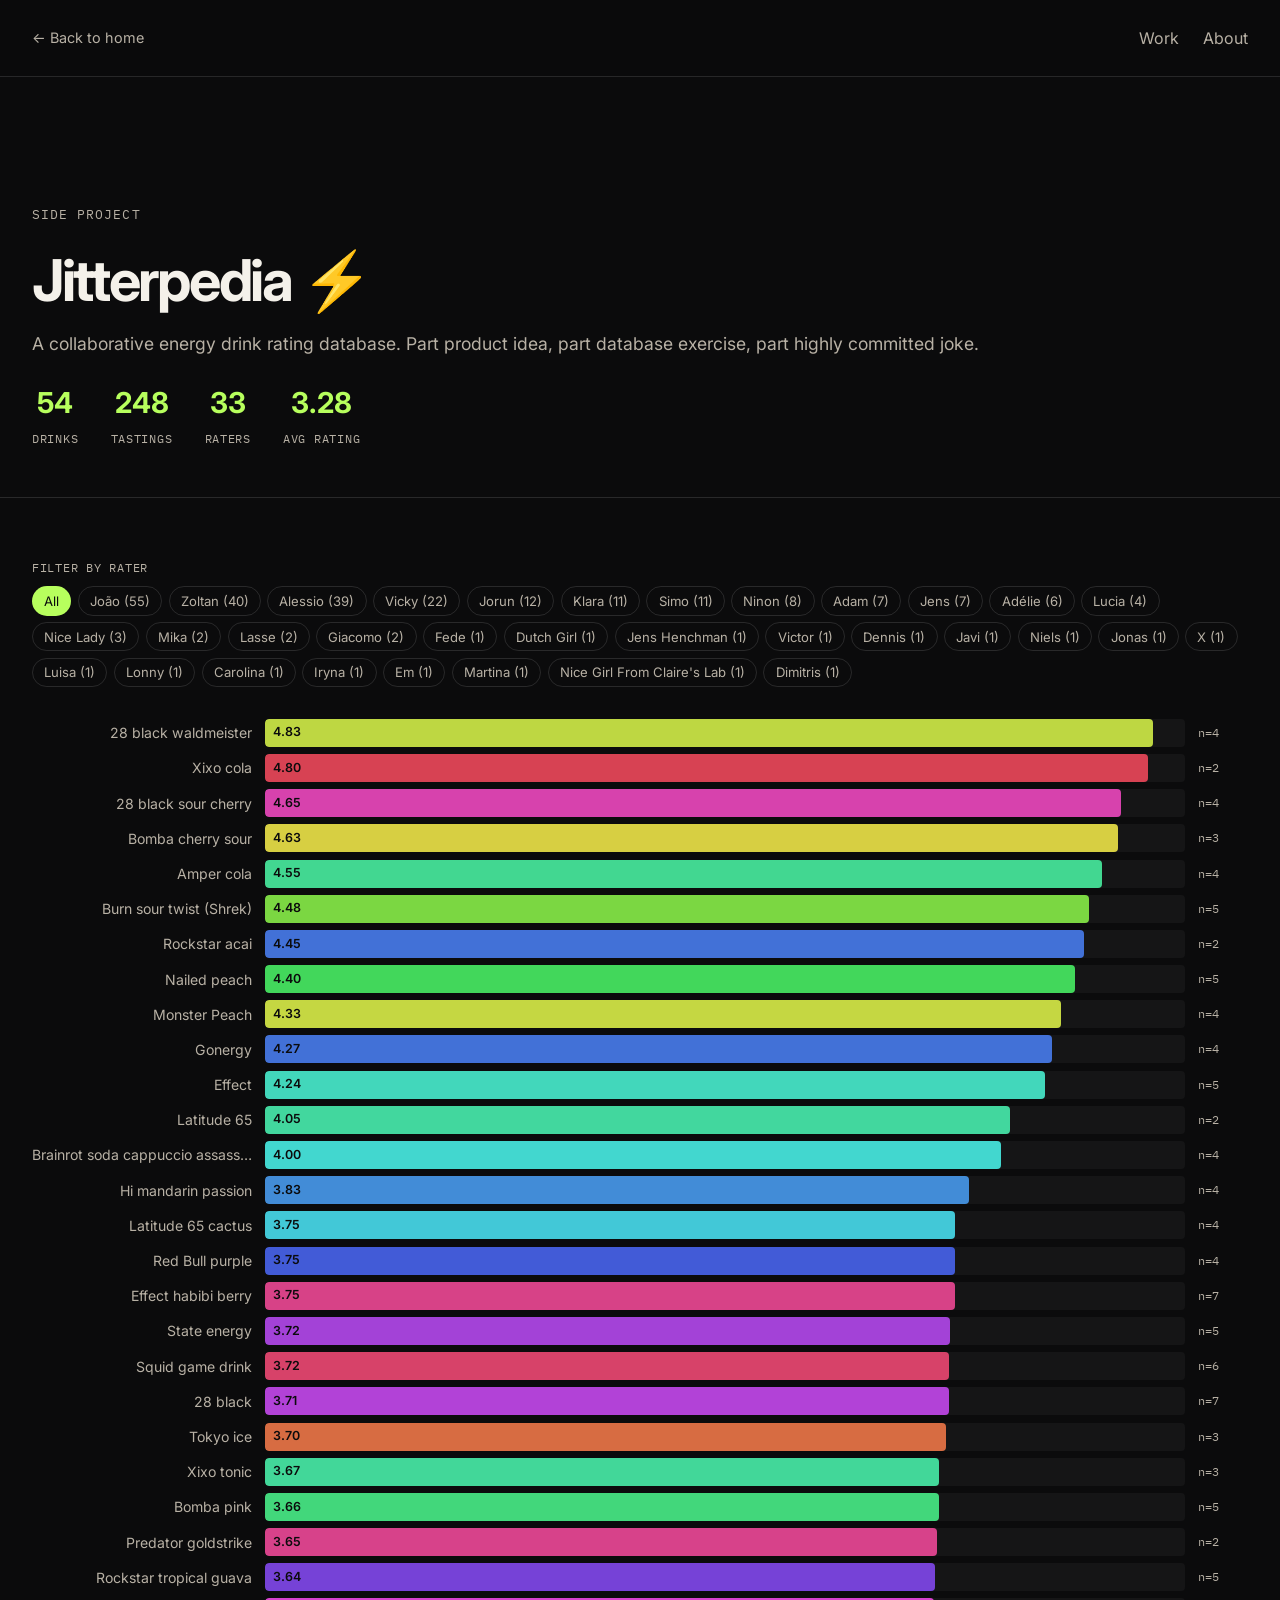
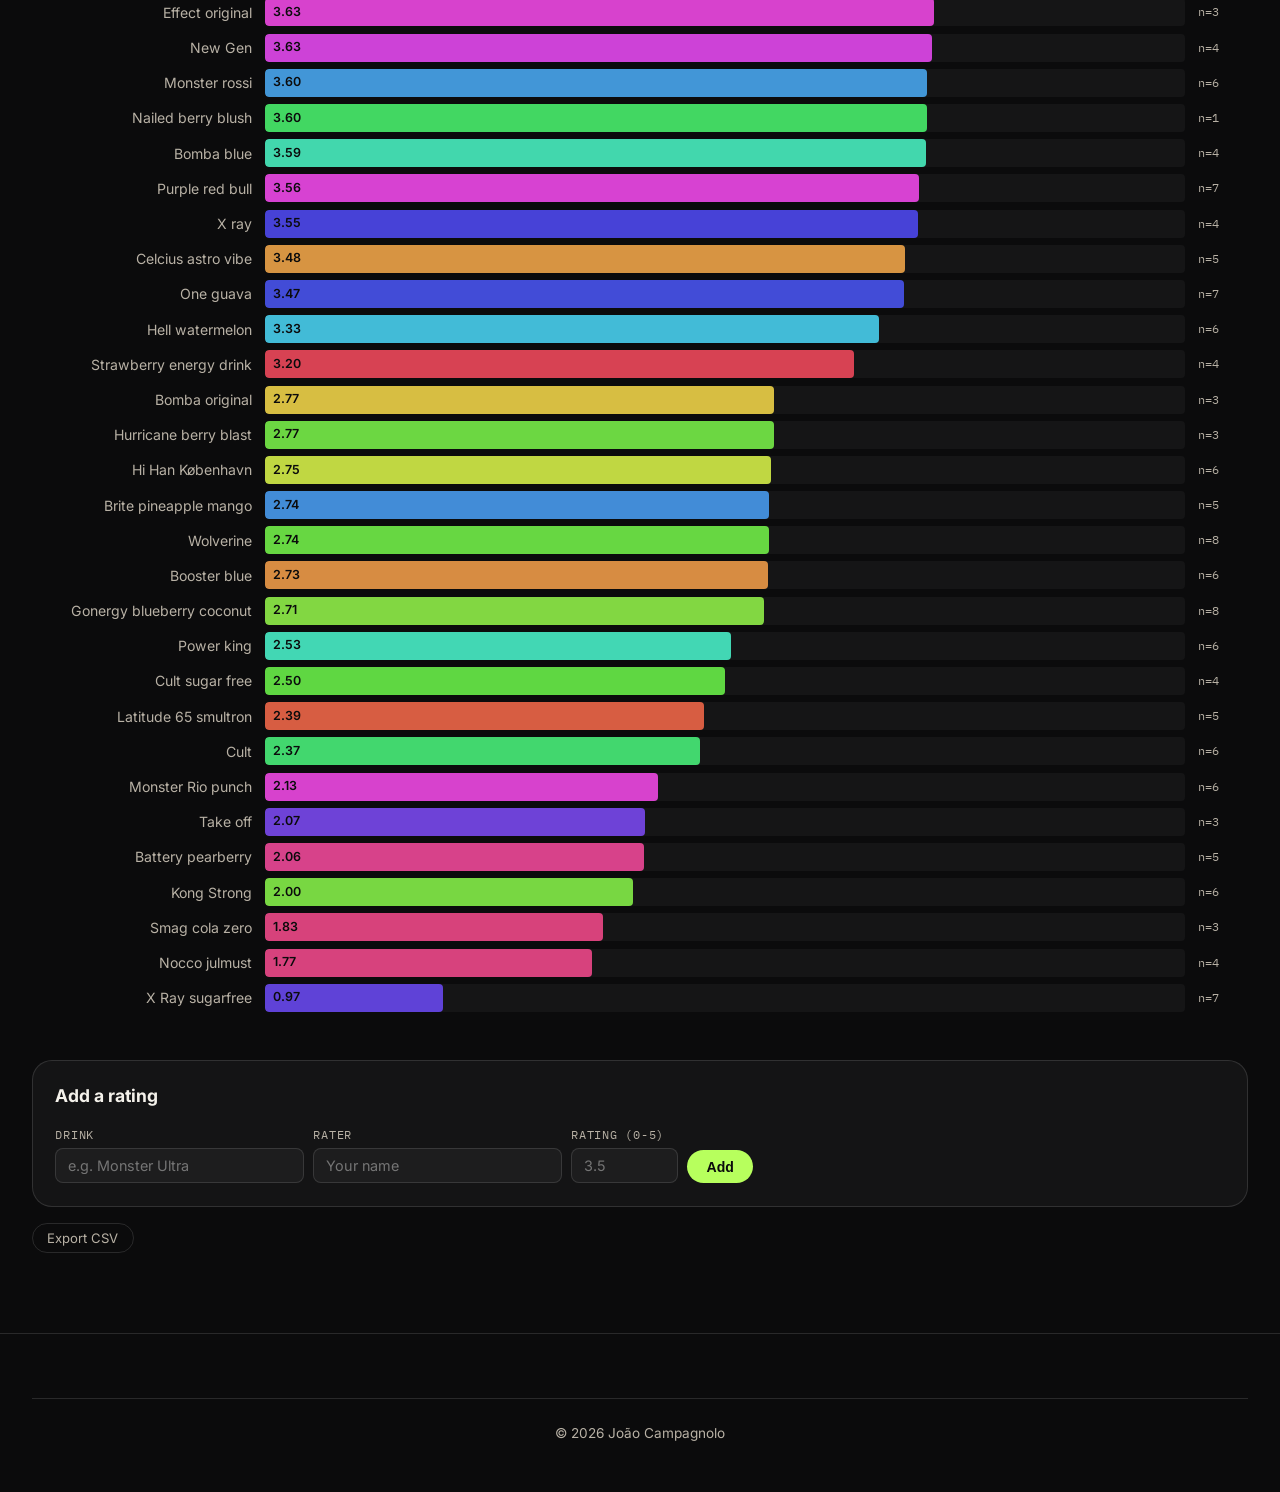
==== projects/jitterpedia.html @ 9236c24f "Add Jitterpedia page and link Cinema/Jitterpedia in Elsewhere - Create interactive Jitterpedia energ" ====
<!DOCTYPE html>
<html lang="en">
<head>
  <meta charset="UTF-8" />
  <meta name="viewport" content="width=device-width, initial-scale=1.0" />
  <title>Jitterpedia — Energy Drink Ratings</title>
  <link rel="preconnect" href="https://fonts.googleapis.com" />
  <link rel="preconnect" href="https://fonts.gstatic.com" crossorigin />
  <link
    href="https://fonts.googleapis.com/css2?family=IBM+Plex+Mono:wght@400;500&family=Inter:wght@400;500;600;700;800&display=swap"
    rel="stylesheet"
  />
  <link rel="stylesheet" href="../styles.css" />
  <style>
    .jp-hero { padding: 8rem 0 3rem; border-bottom: 1px solid var(--line); }
    .jp-hero h1 { margin: 0 0 0.5rem; font-size: clamp(2.4rem, 5vw, 3.6rem); letter-spacing: -0.04em; }
    .jp-hero .subtitle { color: var(--muted); font-size: 1.1rem; margin: 0 0 1.5rem; }

    .jp-stats { display: flex; gap: 2rem; flex-wrap: wrap; margin-bottom: 0; }
    .jp-stat { text-align: center; }
    .jp-stat .num { display: block; font-size: 1.8rem; font-weight: 700; color: var(--accent); }
    .jp-stat .lbl { font-size: 0.78rem; color: var(--muted); font-family: "IBM Plex Mono", monospace; text-transform: uppercase; letter-spacing: 0.06em; }

    .jp-body { padding: 3rem 0 5rem; }

    /* Filters */
    .jp-filters { margin-bottom: 2rem; }
    .jp-filters-label { font-family: "IBM Plex Mono", monospace; font-size: 0.78rem; color: var(--muted); text-transform: uppercase; letter-spacing: 0.06em; margin-bottom: 0.6rem; }
    .jp-filter-row { display: flex; flex-wrap: wrap; gap: 0.4rem; }
    .jp-filter-btn {
      padding: 0.35rem 0.7rem; border: 1px solid var(--line); border-radius: 999px;
      background: transparent; color: var(--muted); font-size: 0.82rem; font-family: "Inter", sans-serif;
      cursor: pointer; transition: all 0.15s ease;
    }
    .jp-filter-btn:hover { border-color: var(--accent); color: var(--text); }
    .jp-filter-btn.active { background: var(--accent); color: #0b0b0c; border-color: transparent; }

    /* Chart */
    .jp-chart-wrap { position: relative; }
    .jp-bar-row {
      display: flex; align-items: center; gap: 0.8rem; margin-bottom: 0.45rem;
      cursor: pointer; transition: opacity 0.15s ease;
    }
    .jp-bar-row:hover { opacity: 0.85; }
    .jp-bar-name { width: 220px; min-width: 220px; text-align: right; font-size: 0.88rem; color: var(--muted); white-space: nowrap; overflow: hidden; text-overflow: ellipsis; }
    .jp-bar-track { flex: 1; height: 28px; background: var(--panel); border-radius: 4px; position: relative; overflow: hidden; }
    .jp-bar-fill { height: 100%; border-radius: 4px; transition: width 0.6s cubic-bezier(0.22,1,0.36,1); display: flex; align-items: center; padding-left: 8px; }
    .jp-bar-score { font-size: 0.78rem; font-weight: 600; color: #0b0b0c; white-space: nowrap; }
    .jp-bar-count { width: 50px; min-width: 50px; font-size: 0.75rem; color: var(--muted); font-family: "IBM Plex Mono", monospace; }

    /* Detail panel */
    .jp-detail {
      margin-top: 1.5rem; padding: 1.2rem; border: 1px solid var(--line); border-radius: var(--radius);
      background: var(--panel); display: none;
    }
    .jp-detail.show { display: block; }
    .jp-detail h3 { margin: 0 0 0.8rem; font-size: 1.2rem; }
    .jp-detail-grid { display: grid; grid-template-columns: repeat(auto-fill, minmax(160px, 1fr)); gap: 0.5rem; }
    .jp-detail-item { display: flex; justify-content: space-between; padding: 0.4rem 0.6rem; border-radius: 6px; background: rgba(255,255,255,0.03); }
    .jp-detail-rater { color: var(--muted); font-size: 0.9rem; }
    .jp-detail-rating { font-weight: 600; color: var(--accent); font-size: 0.9rem; }

    /* Add rating form */
    .jp-add { margin-top: 3rem; padding: 1.4rem; border: 1px solid var(--line); border-radius: var(--radius); background: var(--panel); }
    .jp-add h3 { margin: 0 0 1rem; font-size: 1.1rem; }
    .jp-add-form { display: flex; gap: 0.6rem; flex-wrap: wrap; align-items: flex-end; }
    .jp-field { display: flex; flex-direction: column; gap: 0.3rem; }
    .jp-field label { font-size: 0.75rem; color: var(--muted); font-family: "IBM Plex Mono", monospace; text-transform: uppercase; letter-spacing: 0.06em; }
    .jp-field input {
      padding: 0.5rem 0.7rem; border: 1px solid var(--line); border-radius: 8px;
      background: rgba(255,255,255,0.04); color: var(--text); font-size: 0.9rem; font-family: "Inter", sans-serif;
    }
    .jp-field input:focus { outline: none; border-color: var(--accent); }
    .jp-submit {
      padding: 0.55rem 1.2rem; border: none; border-radius: 999px;
      background: var(--accent); color: #0b0b0c; font-weight: 600; font-size: 0.88rem;
      cursor: pointer; transition: transform 0.15s ease;
    }
    .jp-submit:hover { transform: translateY(-1px); }

    .jp-export { margin-top: 1rem; }
    .jp-export-btn {
      padding: 0.4rem 0.9rem; border: 1px solid var(--line); border-radius: 999px;
      background: transparent; color: var(--muted); font-size: 0.82rem; font-family: "Inter", sans-serif;
      cursor: pointer; transition: all 0.15s ease;
    }
    .jp-export-btn:hover { border-color: var(--accent); color: var(--text); }

    .jp-toast {
      position: fixed; bottom: 2rem; left: 50%; transform: translateX(-50%) translateY(100px);
      padding: 0.7rem 1.4rem; border-radius: 999px; background: var(--accent); color: #0b0b0c;
      font-weight: 600; font-size: 0.9rem; opacity: 0; transition: all 0.3s ease; z-index: 100;
    }
    .jp-toast.show { transform: translateX(-50%) translateY(0); opacity: 1; }

    .back-link { display: inline-flex; align-items: center; gap: 0.4rem; color: var(--muted); font-size: 0.9rem; transition: color 0.2s ease; }
    .back-link:hover { color: var(--text); }

    @media (max-width: 900px) {
      .jp-hero { padding: 6rem 0 2rem; }
      .jp-bar-name { width: 120px; min-width: 120px; font-size: 0.78rem; }
      .jp-add-form { flex-direction: column; }
    }
  </style>
</head>
<body>
  <header class="site-header">
    <div class="container header-inner">
      <a class="back-link" href="../index.html">&larr; Back to home</a>
      <nav class="nav">
        <a href="../index.html#work">Work</a>
        <a href="../index.html#about">About</a>
      </nav>
    </div>
  </header>

  <main>
    <section class="jp-hero">
      <div class="container">
        <p class="eyebrow">Side project</p>
        <h1>Jitterpedia ⚡</h1>
        <p class="subtitle">A collaborative energy drink rating database. Part product idea, part database exercise, part highly committed joke.</p>
        <div class="jp-stats">
          <div class="jp-stat"><span class="num" id="stat-drinks">0</span><span class="lbl">Drinks</span></div>
          <div class="jp-stat"><span class="num" id="stat-tastings">0</span><span class="lbl">Tastings</span></div>
          <div class="jp-stat"><span class="num" id="stat-raters">0</span><span class="lbl">Raters</span></div>
          <div class="jp-stat"><span class="num" id="stat-avg">0</span><span class="lbl">Avg Rating</span></div>
        </div>
      </div>
    </section>

    <section class="jp-body">
      <div class="container">
        <div class="jp-filters">
          <p class="jp-filters-label">Filter by rater</p>
          <div class="jp-filter-row" id="rater-filters"></div>
        </div>

        <div class="jp-chart-wrap" id="chart"></div>
        <div class="jp-detail" id="detail">
          <h3 id="detail-title"></h3>
          <div class="jp-detail-grid" id="detail-grid"></div>
        </div>

        <div class="jp-add">
          <h3>Add a rating</h3>
          <div class="jp-add-form">
            <div class="jp-field">
              <label for="add-drink">Drink</label>
              <input type="text" id="add-drink" placeholder="e.g. Monster Ultra" list="drink-list" />
              <datalist id="drink-list"></datalist>
            </div>
            <div class="jp-field">
              <label for="add-rater">Rater</label>
              <input type="text" id="add-rater" placeholder="Your name" list="rater-list" />
              <datalist id="rater-list"></datalist>
            </div>
            <div class="jp-field">
              <label for="add-rating">Rating (0-5)</label>
              <input type="number" id="add-rating" min="0" max="5" step="0.1" placeholder="3.5" />
            </div>
            <button class="jp-submit" id="add-btn">Add</button>
          </div>
        </div>

        <div class="jp-export">
          <button class="jp-export-btn" id="export-btn">Export CSV</button>
        </div>
      </div>
    </section>
  </main>

  <footer class="site-footer">
    <div class="container footer-compact">
      <div class="footer-divider"></div>
      <p class="footer-copy">&copy; 2026 Jo&atilde;o Campagnolo</p>
    </div>
  </footer>

  <div class="jp-toast" id="toast"></div>

  <script>
  (function () {
    // ── Embedded tasting data ──
    var DATA = [
      {drink:"Squid game drink",rater:"Zoltan",rating:3.0,date:"2025-05-09"},
      {drink:"Squid game drink",rater:"Vicky",rating:4.0,date:"2025-05-09"},
      {drink:"Squid game drink",rater:"Alessio",rating:4.0,date:"2025-05-09"},
      {drink:"Squid game drink",rater:"João",rating:4.0,date:"2025-05-09"},
      {drink:"Squid game drink",rater:"Jorun",rating:3.8,date:"2025-05-09"},
      {drink:"Squid game drink",rater:"Klara",rating:3.5,date:"2025-05-09"},
      {drink:"Strawberry energy drink",rater:"Jorun",rating:3.0,date:"2025-05-12"},
      {drink:"Strawberry energy drink",rater:"João",rating:3.8,date:"2025-05-12"},
      {drink:"Strawberry energy drink",rater:"Klara",rating:2.5,date:"2025-05-12"},
      {drink:"Strawberry energy drink",rater:"Alessio",rating:3.5,date:"2025-05-12"},
      {drink:"Cult",rater:"Alessio",rating:2.0,date:"2025-05-14"},
      {drink:"Cult",rater:"Jorun",rating:2.7,date:"2025-05-14"},
      {drink:"Cult",rater:"Fede",rating:3.0,date:"2025-05-14"},
      {drink:"Cult",rater:"Ninon",rating:3.0,date:"2025-05-14"},
      {drink:"Cult",rater:"João",rating:2.5,date:"2025-05-14"},
      {drink:"Cult",rater:"Klara",rating:1.0,date:"2025-05-14"},
      {drink:"X ray",rater:"Alessio",rating:3.5,date:""},
      {drink:"X ray",rater:"Simo",rating:3.5,date:""},
      {drink:"X ray",rater:"Vicky",rating:4.2,date:""},
      {drink:"X ray",rater:"João",rating:3.0,date:""},
      {drink:"Power king",rater:"Alessio",rating:2.0,date:""},
      {drink:"Power king",rater:"Klara",rating:1.5,date:""},
      {drink:"Power king",rater:"Jorun",rating:3.3,date:""},
      {drink:"Power king",rater:"João",rating:2.9,date:""},
      {drink:"Power king",rater:"Vicky",rating:2.0,date:""},
      {drink:"Power king",rater:"Zoltan",rating:3.5,date:""},
      {drink:"Amper cola",rater:"Alessio",rating:5.0,date:""},
      {drink:"Amper cola",rater:"Jorun",rating:4.2,date:""},
      {drink:"Amper cola",rater:"Zoltan",rating:4.0,date:""},
      {drink:"Amper cola",rater:"João",rating:5.0,date:""},
      {drink:"Wolverine",rater:"Zoltan",rating:4.0,date:""},
      {drink:"Wolverine",rater:"Adam",rating:2.5,date:""},
      {drink:"Wolverine",rater:"João",rating:3.2,date:""},
      {drink:"Wolverine",rater:"Klara",rating:2.0,date:""},
      {drink:"Wolverine",rater:"Ninon",rating:2.0,date:""},
      {drink:"Wolverine",rater:"Jorun",rating:3.7,date:""},
      {drink:"Wolverine",rater:"Dutch Girl",rating:3.0,date:""},
      {drink:"Wolverine",rater:"Alessio",rating:1.5,date:""},
      {drink:"Monster Rio punch",rater:"Alessio",rating:4.0,date:""},
      {drink:"Monster Rio punch",rater:"Zoltan",rating:1.0,date:""},
      {drink:"Monster Rio punch",rater:"Ninon",rating:0.3,date:""},
      {drink:"Monster Rio punch",rater:"João",rating:4.0,date:""},
      {drink:"Monster Rio punch",rater:"Klara",rating:1.5,date:""},
      {drink:"Monster Rio punch",rater:"Jorun",rating:2.0,date:""},
      {drink:"Kong Strong",rater:"Alessio",rating:1.9,date:""},
      {drink:"Kong Strong",rater:"Jorun",rating:2.0,date:""},
      {drink:"Kong Strong",rater:"Ninon",rating:2.0,date:""},
      {drink:"Kong Strong",rater:"Klara",rating:1.0,date:""},
      {drink:"Kong Strong",rater:"Zoltan",rating:3.0,date:""},
      {drink:"Kong Strong",rater:"João",rating:2.1,date:""},
      {drink:"Effect",rater:"Alessio",rating:4.5,date:"2025-06-10"},
      {drink:"Effect",rater:"Jorun",rating:4.5,date:"2025-06-10"},
      {drink:"Effect",rater:"Zoltan",rating:3.5,date:"2025-06-10"},
      {drink:"Effect",rater:"João",rating:3.9,date:"2025-06-10"},
      {drink:"Effect",rater:"Ninon",rating:4.8,date:"2025-06-10"},
      {drink:"28 black",rater:"Alessio",rating:4.6,date:"2025-06-11"},
      {drink:"28 black",rater:"Ninon",rating:4.8,date:"2025-06-11"},
      {drink:"28 black",rater:"Jorun",rating:4.0,date:"2025-06-11"},
      {drink:"28 black",rater:"Klara",rating:3.8,date:"2025-06-11"},
      {drink:"28 black",rater:"Jens Henchman",rating:2.0,date:"2025-06-11"},
      {drink:"28 black",rater:"João",rating:3.8,date:"2025-06-11"},
      {drink:"28 black",rater:"Lucia",rating:3.0,date:"2025-06-11"},
      {drink:"Purple red bull",rater:"Ninon",rating:3.8,date:"2025-06-12"},
      {drink:"Purple red bull",rater:"Simo",rating:2.5,date:"2025-06-12"},
      {drink:"Purple red bull",rater:"Victor",rating:3.0,date:"2025-06-12"},
      {drink:"Purple red bull",rater:"Alessio",rating:4.2,date:"2025-06-12"},
      {drink:"Purple red bull",rater:"João",rating:3.9,date:"2025-06-12"},
      {drink:"Purple red bull",rater:"Jorun",rating:3.7,date:"2025-06-12"},
      {drink:"Purple red bull",rater:"Klara",rating:3.8,date:"2025-06-12"},
      {drink:"X Ray sugarfree",rater:"João",rating:0.4,date:"2025-06-13"},
      {drink:"X Ray sugarfree",rater:"Jorun",rating:0.9,date:"2025-06-13"},
      {drink:"X Ray sugarfree",rater:"Alessio",rating:1.0,date:"2025-06-13"},
      {drink:"X Ray sugarfree",rater:"Klara",rating:0.5,date:"2025-06-13"},
      {drink:"X Ray sugarfree",rater:"Ninon",rating:1.5,date:"2025-06-13"},
      {drink:"X Ray sugarfree",rater:"Zoltan",rating:2.0,date:"2025-06-13"},
      {drink:"X Ray sugarfree",rater:"Adam",rating:0.5,date:"2025-06-13"},
      {drink:"Bomba blue",rater:"Adélie",rating:3.0,date:""},
      {drink:"Bomba blue",rater:"Klara",rating:2.45,date:""},
      {drink:"Bomba blue",rater:"Alessio",rating:4.5,date:""},
      {drink:"Bomba blue",rater:"João",rating:4.4,date:""},
      {drink:"Bomba pink",rater:"Alessio",rating:3.6,date:""},
      {drink:"Bomba pink",rater:"Zoltan",rating:4.2,date:""},
      {drink:"Bomba pink",rater:"João",rating:3.8,date:""},
      {drink:"Bomba pink",rater:"Vicky",rating:3.2,date:""},
      {drink:"Bomba pink",rater:"Adélie",rating:3.5,date:""},
      {drink:"Booster blue",rater:"Adélie",rating:3.3,date:""},
      {drink:"Booster blue",rater:"Vicky",rating:3.1,date:""},
      {drink:"Booster blue",rater:"Alessio",rating:2.0,date:""},
      {drink:"Booster blue",rater:"João",rating:3.0,date:""},
      {drink:"Booster blue",rater:"Dennis",rating:2.0,date:""},
      {drink:"Booster blue",rater:"Zoltan",rating:3.0,date:""},
      {drink:"Latitude 65 cactus",rater:"Vicky",rating:3.6,date:""},
      {drink:"Latitude 65 cactus",rater:"Alessio",rating:4.4,date:""},
      {drink:"Latitude 65 cactus",rater:"Adélie",rating:3.2,date:""},
      {drink:"Latitude 65 cactus",rater:"João",rating:3.8,date:""},
      {drink:"Celcius astro vibe",rater:"Alessio",rating:4.0,date:""},
      {drink:"Celcius astro vibe",rater:"João",rating:3.9,date:""},
      {drink:"Celcius astro vibe",rater:"Vicky",rating:4.0,date:""},
      {drink:"Celcius astro vibe",rater:"Adam",rating:3.5,date:""},
      {drink:"Celcius astro vibe",rater:"Adélie",rating:2.0,date:""},
      {drink:"Nailed peach",rater:"Adélie",rating:4.6,date:""},
      {drink:"Nailed peach",rater:"Alessio",rating:4.9,date:""},
      {drink:"Nailed peach",rater:"Lucia",rating:4.0,date:""},
      {drink:"Nailed peach",rater:"João",rating:4.5,date:""},
      {drink:"Nailed peach",rater:"Jens",rating:4.0,date:""},
      {drink:"Tokyo ice",rater:"Javi",rating:4.0,date:""},
      {drink:"Tokyo ice",rater:"Alessio",rating:4.0,date:""},
      {drink:"Tokyo ice",rater:"João",rating:3.1,date:""},
      {drink:"Battery pearberry",rater:"Alessio",rating:4.6,date:""},
      {drink:"Battery pearberry",rater:"João",rating:4.2,date:""},
      {drink:"Battery pearberry",rater:"Vicky",rating:0.5,date:""},
      {drink:"Battery pearberry",rater:"Zoltan",rating:1.0,date:""},
      {drink:"Battery pearberry",rater:"Jens",rating:0.0,date:""},
      {drink:"One guava",rater:"Niels",rating:3.85,date:""},
      {drink:"One guava",rater:"João",rating:4.12,date:""},
      {drink:"One guava",rater:"Alessio",rating:4.0,date:""},
      {drink:"One guava",rater:"Zoltan",rating:4.1,date:""},
      {drink:"One guava",rater:"Vicky",rating:4.2,date:""},
      {drink:"One guava",rater:"Jens",rating:1.25,date:""},
      {drink:"One guava",rater:"Mika",rating:2.79,date:""},
      {drink:"Latitude 65",rater:"Jonas",rating:4.0,date:""},
      {drink:"Latitude 65",rater:"João",rating:4.1,date:""},
      {drink:"Monster rossi",rater:"João",rating:4.8,date:""},
      {drink:"Monster rossi",rater:"Vicky",rating:1.3,date:""},
      {drink:"Monster rossi",rater:"Alessio",rating:4.5,date:""},
      {drink:"Monster rossi",rater:"Zoltan",rating:4.0,date:""},
      {drink:"Monster rossi",rater:"Simo",rating:4.0,date:""},
      {drink:"Monster rossi",rater:"Lasse",rating:3.0,date:""},
      {drink:"28 black waldmeister",rater:"João",rating:4.9,date:""},
      {drink:"28 black waldmeister",rater:"Alessio",rating:4.9,date:""},
      {drink:"28 black waldmeister",rater:"Lasse",rating:4.7,date:""},
      {drink:"28 black waldmeister",rater:"Zoltan",rating:4.8,date:""},
      {drink:"Gonergy",rater:"Alessio",rating:4.7,date:""},
      {drink:"Gonergy",rater:"Jens",rating:4.0,date:""},
      {drink:"Gonergy",rater:"Zoltan",rating:4.1,date:""},
      {drink:"Gonergy",rater:"João",rating:4.3,date:""},
      {drink:"Cult sugar free",rater:"João",rating:2.8,date:""},
      {drink:"Cult sugar free",rater:"Zoltan",rating:2.5,date:""},
      {drink:"Cult sugar free",rater:"Alessio",rating:2.2,date:""},
      {drink:"Cult sugar free",rater:"Vicky",rating:2.5,date:""},
      {drink:"Effect original",rater:"João",rating:3.8,date:""},
      {drink:"Effect original",rater:"Zoltan",rating:3.6,date:""},
      {drink:"Effect original",rater:"Alessio",rating:3.5,date:""},
      {drink:"28 black sour cherry",rater:"João",rating:4.95,date:""},
      {drink:"28 black sour cherry",rater:"Alessio",rating:4.95,date:""},
      {drink:"28 black sour cherry",rater:"Zoltan",rating:4.7,date:""},
      {drink:"28 black sour cherry",rater:"Simo",rating:4.0,date:""},
      {drink:"Smag cola zero",rater:"João",rating:4.0,date:""},
      {drink:"Smag cola zero",rater:"Alessio",rating:0.9,date:""},
      {drink:"Smag cola zero",rater:"Zoltan",rating:0.6,date:""},
      {drink:"Latitude 65 smultron",rater:"João",rating:2.8,date:""},
      {drink:"Latitude 65 smultron",rater:"Alessio",rating:2.2,date:""},
      {drink:"Latitude 65 smultron",rater:"Zoltan",rating:4.2,date:""},
      {drink:"Latitude 65 smultron",rater:"X",rating:0.73,date:""},
      {drink:"Latitude 65 smultron",rater:"Vicky",rating:2.0,date:""},
      {drink:"Hi mandarin passion",rater:"Vicky",rating:4.7,date:""},
      {drink:"Hi mandarin passion",rater:"João",rating:4.1,date:""},
      {drink:"Hi mandarin passion",rater:"Zoltan",rating:3.5,date:""},
      {drink:"Hi mandarin passion",rater:"Alessio",rating:3.0,date:""},
      {drink:"Hi Han København",rater:"João",rating:3.7,date:""},
      {drink:"Hi Han København",rater:"Luisa",rating:3.5,date:""},
      {drink:"Hi Han København",rater:"Vicky",rating:2.7,date:""},
      {drink:"Hi Han København",rater:"Zoltan",rating:2.5,date:""},
      {drink:"Hi Han København",rater:"Alessio",rating:2.1,date:""},
      {drink:"Hi Han København",rater:"Simo",rating:2.0,date:""},
      {drink:"State energy",rater:"João",rating:3.8,date:""},
      {drink:"State energy",rater:"Jens",rating:4.5,date:""},
      {drink:"State energy",rater:"Zoltan",rating:2.5,date:""},
      {drink:"State energy",rater:"Alessio",rating:3.5,date:""},
      {drink:"State energy",rater:"Vicky",rating:4.3,date:""},
      {drink:"Burn sour twist (Shrek)",rater:"João",rating:4.9,date:""},
      {drink:"Burn sour twist (Shrek)",rater:"Alessio",rating:4.9,date:""},
      {drink:"Burn sour twist (Shrek)",rater:"Simo",rating:4.9,date:""},
      {drink:"Burn sour twist (Shrek)",rater:"Zoltan",rating:4.7,date:""},
      {drink:"Burn sour twist (Shrek)",rater:"Jens",rating:3.0,date:""},
      {drink:"New Gen",rater:"João",rating:4.4,date:""},
      {drink:"New Gen",rater:"Alessio",rating:4.0,date:""},
      {drink:"New Gen",rater:"Simo",rating:2.1,date:""},
      {drink:"New Gen",rater:"Zoltan",rating:4.0,date:""},
      {drink:"Rockstar tropical guava",rater:"João",rating:3.7,date:""},
      {drink:"Rockstar tropical guava",rater:"Alessio",rating:3.3,date:""},
      {drink:"Rockstar tropical guava",rater:"Zoltan",rating:3.0,date:""},
      {drink:"Rockstar tropical guava",rater:"Lonny",rating:4.0,date:""},
      {drink:"Rockstar tropical guava",rater:"Simo",rating:4.2,date:""},
      {drink:"Xixo tonic",rater:"João",rating:3.7,date:""},
      {drink:"Xixo tonic",rater:"Zoltan",rating:4.3,date:""},
      {drink:"Xixo tonic",rater:"Alessio",rating:3.0,date:""},
      {drink:"Take off",rater:"João",rating:2.4,date:""},
      {drink:"Take off",rater:"Alessio",rating:2.2,date:""},
      {drink:"Take off",rater:"Zoltan",rating:1.6,date:""},
      {drink:"Xixo cola",rater:"João",rating:4.8,date:""},
      {drink:"Xixo cola",rater:"Zoltan",rating:4.8,date:""},
      {drink:"Rockstar acai",rater:"João",rating:4.1,date:""},
      {drink:"Rockstar acai",rater:"Simo",rating:4.8,date:""},
      {drink:"Predator goldstrike",rater:"João",rating:3.7,date:""},
      {drink:"Predator goldstrike",rater:"Zoltan",rating:3.6,date:""},
      {drink:"Monster Peach",rater:"Zoltan",rating:5.0,date:""},
      {drink:"Monster Peach",rater:"Adam",rating:4.5,date:""},
      {drink:"Monster Peach",rater:"João",rating:4.3,date:""},
      {drink:"Monster Peach",rater:"Lucia",rating:3.5,date:""},
      {drink:"Red Bull purple",rater:"João",rating:4.2,date:""},
      {drink:"Red Bull purple",rater:"Adam",rating:4.2,date:""},
      {drink:"Red Bull purple",rater:"Carolina",rating:3.0,date:""},
      {drink:"Red Bull purple",rater:"Zoltan",rating:3.6,date:""},
      {drink:"Brite pineapple mango",rater:"João",rating:3.6,date:""},
      {drink:"Brite pineapple mango",rater:"Adam",rating:2.6,date:""},
      {drink:"Brite pineapple mango",rater:"Simo",rating:3.0,date:""},
      {drink:"Brite pineapple mango",rater:"Giacomo",rating:2.5,date:""},
      {drink:"Brite pineapple mango",rater:"Zoltan",rating:2.0,date:""},
      {drink:"Nailed berry blush",rater:"João",rating:3.6,date:""},
      {drink:"Gonergy blueberry coconut",rater:"João",rating:4.3,date:""},
      {drink:"Gonergy blueberry coconut",rater:"Vicky",rating:2.7,date:""},
      {drink:"Gonergy blueberry coconut",rater:"Vicky",rating:2.3,date:""},
      {drink:"Gonergy blueberry coconut",rater:"Zoltan",rating:3.0,date:""},
      {drink:"Gonergy blueberry coconut",rater:"Adam",rating:3.892,date:""},
      {drink:"Gonergy blueberry coconut",rater:"Lucia",rating:3.5,date:""},
      {drink:"Gonergy blueberry coconut",rater:"Iryna",rating:2.0,date:""},
      {drink:"Gonergy blueberry coconut",rater:"Jens",rating:0.0,date:""},
      {drink:"Effect habibi berry",rater:"João",rating:4.75,date:""},
      {drink:"Effect habibi berry",rater:"Em",rating:3.0,date:""},
      {drink:"Effect habibi berry",rater:"Martina",rating:3.4,date:""},
      {drink:"Effect habibi berry",rater:"Alessio",rating:4.8,date:""},
      {drink:"Effect habibi berry",rater:"Nice Lady",rating:4.2,date:""},
      {drink:"Effect habibi berry",rater:"João",rating:3.1,date:""},
      {drink:"Effect habibi berry",rater:"Zoltan",rating:3.0,date:""},
      {drink:"Hell watermelon",rater:"João",rating:4.8,date:""},
      {drink:"Hell watermelon",rater:"Mika",rating:3.7,date:""},
      {drink:"Hell watermelon",rater:"Nice Girl From Claire's Lab",rating:4.2,date:""},
      {drink:"Hell watermelon",rater:"Nice Lady",rating:1.1,date:""},
      {drink:"Hell watermelon",rater:"Dimitris",rating:1.7,date:""},
      {drink:"Hell watermelon",rater:"Giacomo",rating:4.5,date:""},
      {drink:"Nocco julmust",rater:"João",rating:2.2,date:""},
      {drink:"Nocco julmust",rater:"Zoltan",rating:1.5,date:""},
      {drink:"Nocco julmust",rater:"Vicky",rating:1.4,date:""},
      {drink:"Nocco julmust",rater:"Simo",rating:2.0,date:""},
      {drink:"Bomba original",rater:"João",rating:2.9,date:""},
      {drink:"Bomba original",rater:"Zoltan",rating:3.0,date:""},
      {drink:"Bomba original",rater:"Vicky",rating:2.4,date:""},
      {drink:"Brainrot soda cappuccio assassino",rater:"Zoltan",rating:4.5,date:""},
      {drink:"Brainrot soda cappuccio assassino",rater:"Vicky",rating:3.0,date:""},
      {drink:"Brainrot soda cappuccio assassino",rater:"João",rating:4.0,date:""},
      {drink:"Brainrot soda cappuccio assassino",rater:"Nice Lady",rating:4.5,date:""},
      {drink:"Hurricane berry blast",rater:"João",rating:2.7,date:""},
      {drink:"Hurricane berry blast",rater:"Zoltan",rating:3.1,date:""},
      {drink:"Hurricane berry blast",rater:"Vicky",rating:2.5,date:""},
      {drink:"Bomba cherry sour",rater:"João",rating:4.5,date:""},
      {drink:"Bomba cherry sour",rater:"Zoltan",rating:4.9,date:""},
      {drink:"Bomba cherry sour",rater:"Vicky",rating:4.5,date:""}
    ];

    // Load localStorage additions
    var LOCAL_KEY = 'jitterpedia_extra';
    function getLocal() { try { return JSON.parse(localStorage.getItem(LOCAL_KEY) || '[]'); } catch(e) { return []; } }
    function saveLocal(arr) { localStorage.setItem(LOCAL_KEY, JSON.stringify(arr)); }

    function allData() { return DATA.concat(getLocal()); }

    // ── Color from string hash ──
    function hashColor(str) {
      var h = 0;
      for (var i = 0; i < str.length; i++) h = str.charCodeAt(i) + ((h << 5) - h);
      var hue = Math.abs(h) % 360;
      return 'hsl(' + hue + ', 65%, 55%)';
    }

    // ── Compute drink aggregates ──
    function aggregate(data, raterFilter) {
      var filtered = raterFilter ? data.filter(function(d) { return d.rater === raterFilter; }) : data;
      var map = {};
      filtered.forEach(function(d) {
        if (!map[d.drink]) map[d.drink] = { sum: 0, count: 0, ratings: [] };
        map[d.drink].sum += d.rating;
        map[d.drink].count++;
        map[d.drink].ratings.push({ rater: d.rater, rating: d.rating });
      });
      var arr = [];
      for (var name in map) {
        arr.push({ drink: name, avg: map[name].sum / map[name].count, count: map[name].count, ratings: map[name].ratings });
      }
      arr.sort(function(a, b) { return b.avg - a.avg; });
      return arr;
    }

    // ── Stats ──
    function updateStats(data) {
      var drinks = {}, raters = {}, total = 0, sum = 0;
      data.forEach(function(d) { drinks[d.drink] = 1; raters[d.rater] = 1; total++; sum += d.rating; });
      document.getElementById('stat-drinks').textContent = Object.keys(drinks).length;
      document.getElementById('stat-tastings').textContent = total;
      document.getElementById('stat-raters').textContent = Object.keys(raters).length;
      document.getElementById('stat-avg').textContent = total ? (sum / total).toFixed(2) : '0';
    }

    // ── Render filters ──
    function renderFilters(data) {
      var raters = {};
      data.forEach(function(d) { raters[d.rater] = (raters[d.rater] || 0) + 1; });
      var sorted = Object.keys(raters).sort(function(a, b) { return raters[b] - raters[a]; });
      var row = document.getElementById('rater-filters');
      row.innerHTML = '<button class="jp-filter-btn active" data-rater="">All</button>';
      sorted.forEach(function(r) {
        row.innerHTML += '<button class="jp-filter-btn" data-rater="' + r + '">' + r + ' (' + raters[r] + ')</button>';
      });
    }

    // ── Render chart ──
    var currentDrink = null;

    function renderChart(drinks) {
      var chart = document.getElementById('chart');
      chart.innerHTML = '';
      drinks.forEach(function(d) {
        var pct = (d.avg / 5 * 100).toFixed(1);
        var color = hashColor(d.drink);
        var row = document.createElement('div');
        row.className = 'jp-bar-row';
        row.setAttribute('data-drink', d.drink);
        row.innerHTML =
          '<div class="jp-bar-name" title="' + d.drink + '">' + d.drink + '</div>' +
          '<div class="jp-bar-track"><div class="jp-bar-fill" style="width:' + pct + '%;background:' + color + '"><span class="jp-bar-score">' + d.avg.toFixed(2) + '</span></div></div>' +
          '<div class="jp-bar-count">n=' + d.count + '</div>';
        chart.appendChild(row);
      });
    }

    function showDetail(drink, drinks) {
      var detail = document.getElementById('detail');
      var title = document.getElementById('detail-title');
      var grid = document.getElementById('detail-grid');
      var entry = drinks.find(function(d) { return d.drink === drink; });
      if (!entry) { detail.classList.remove('show'); return; }
      title.textContent = drink + ' — ' + entry.avg.toFixed(2) + ' avg';
      grid.innerHTML = '';
      entry.ratings.sort(function(a, b) { return b.rating - a.rating; }).forEach(function(r) {
        grid.innerHTML += '<div class="jp-detail-item"><span class="jp-detail-rater">' + r.rater + '</span><span class="jp-detail-rating">' + r.rating.toFixed(1) + '</span></div>';
      });
      detail.classList.add('show');
    }

    // ── Populate datalists ──
    function populateDataLists(data) {
      var drinks = {}, raters = {};
      data.forEach(function(d) { drinks[d.drink] = 1; raters[d.rater] = 1; });
      var dl = document.getElementById('drink-list');
      dl.innerHTML = '';
      Object.keys(drinks).sort().forEach(function(d) { dl.innerHTML += '<option value="' + d + '">'; });
      var rl = document.getElementById('rater-list');
      rl.innerHTML = '';
      Object.keys(raters).sort().forEach(function(r) { rl.innerHTML += '<option value="' + r + '">'; });
    }

    // ── Toast ──
    function toast(msg) {
      var t = document.getElementById('toast');
      t.textContent = msg;
      t.classList.add('show');
      setTimeout(function() { t.classList.remove('show'); }, 2000);
    }

    // ── Full render ──
    var activeRater = '';

    function render() {
      var data = allData();
      updateStats(data);
      renderFilters(data);
      populateDataLists(data);
      var drinks = aggregate(data, activeRater || null);
      renderChart(drinks);
      // Reattach filter listeners
      document.querySelectorAll('.jp-filter-btn').forEach(function(btn) {
        btn.addEventListener('click', function() {
          document.querySelectorAll('.jp-filter-btn').forEach(function(b) { b.classList.remove('active'); });
          btn.classList.add('active');
          activeRater = btn.getAttribute('data-rater');
          var drinks = aggregate(allData(), activeRater || null);
          renderChart(drinks);
          document.getElementById('detail').classList.remove('show');
          attachBarListeners(drinks);
        });
      });
      attachBarListeners(drinks);
    }

    function attachBarListeners(drinks) {
      document.querySelectorAll('.jp-bar-row').forEach(function(row) {
        row.addEventListener('click', function() {
          showDetail(row.getAttribute('data-drink'), drinks);
        });
      });
    }

    // ── Add rating ──
    document.getElementById('add-btn').addEventListener('click', function() {
      var drink = document.getElementById('add-drink').value.trim();
      var rater = document.getElementById('add-rater').value.trim();
      var rating = parseFloat(document.getElementById('add-rating').value);
      if (!drink || !rater || isNaN(rating) || rating < 0 || rating > 5) {
        toast('Please fill all fields (rating 0-5)');
        return;
      }
      var extra = getLocal();
      extra.push({ drink: drink, rater: rater, rating: rating, date: new Date().toISOString().slice(0, 10) });
      saveLocal(extra);
      document.getElementById('add-drink').value = '';
      document.getElementById('add-rater').value = '';
      document.getElementById('add-rating').value = '';
      toast('Rating added!');
      render();
    });

    // ── Export CSV ──
    document.getElementById('export-btn').addEventListener('click', function() {
      var data = allData();
      var csv = 'drink,rater,rating,date\n';
      data.forEach(function(d) {
        csv += '"' + d.drink.replace(/"/g, '""') + '","' + d.rater.replace(/"/g, '""') + '",' + d.rating + ',' + (d.date || '') + '\n';
      });
      var blob = new Blob([csv], { type: 'text/csv' });
      var url = URL.createObjectURL(blob);
      var a = document.createElement('a');
      a.href = url;
      a.download = 'jitterpedia_ratings.csv';
      a.click();
      URL.revokeObjectURL(url);
      toast('CSV exported!');
    });

    // ── Init ──
    render();
  })();
  </script>
</body>
</html>
---- styles.css ----
:root {
  --bg: #0b0b0c;
  --bg-alt: #121214;
  --panel: rgba(255, 255, 255, 0.04);
  --text: #f4f1ea;
  --muted: #b8b1a5;
  --line: rgba(255, 255, 255, 0.12);
  --accent: #b7ff5d;
  --max-width: 1380px;
  --radius: 20px;
  --shadow: 0 20px 60px rgba(0, 0, 0, 0.25);
}

*,
*::before,
*::after {
  box-sizing: border-box;
}

html {
  scroll-behavior: smooth;
}

body {
  margin: 0;
  background: var(--bg);
  color: var(--text);
  font-family: "Inter", sans-serif;
  line-height: 1.5;
  overflow-x: hidden;
}

img {
  max-width: 100%;
  display: block;
}

a {
  color: inherit;
  text-decoration: none;
}

.container {
  width: min(calc(100% - 4rem), var(--max-width));
  margin: 0 auto;
}

.site-header {
  position: sticky;
  top: 0;
  z-index: 20;
  backdrop-filter: blur(14px);
  background: rgba(11, 11, 12, 0.7);
  border-bottom: 1px solid var(--line);
}

.header-inner {
  display: flex;
  align-items: center;
  justify-content: space-between;
  min-height: 76px;
}

.brand-block {
  display: flex;
  align-items: center;
  gap: 1rem;
}

.brand {
  font-weight: 700;
  letter-spacing: -0.03em;
  font-size: 1.1rem;
}

.brand-links {
  display: flex;
  align-items: center;
  gap: 0.45rem;
}

.icon-link {
  width: 2.2rem;
  height: 2.2rem;
  display: inline-flex;
  align-items: center;
  justify-content: center;
  border-radius: 999px;
  color: var(--muted);
  transition: color 0.2s ease, background 0.2s ease, transform 0.2s ease;
}

.icon-link:hover {
  color: var(--text);
  background: rgba(255, 255, 255, 0.03);
  transform: translateY(-1px);
}

.icon-link svg {
  width: 1.1rem;
  height: 1.1rem;
  stroke: currentColor;
  fill: none;
  stroke-width: 1.8;
  stroke-linecap: round;
  stroke-linejoin: round;
}

.nav {
  display: flex;
  gap: 1.5rem;
}

.nav a {
  color: var(--muted);
  transition: color 0.2s ease;
}

.nav a:hover {
  color: var(--text);
}

.hero {
  min-height: 100svh;
  display: flex;
  align-items: center;
  padding: 2rem 0 2rem;
  background:
    radial-gradient(circle at top left, rgba(183, 255, 93, 0.08), transparent 28%),
    linear-gradient(to bottom, rgba(255, 255, 255, 0.02), transparent 30%);
}

.hero-grid {
  display: grid;
  grid-template-columns: 1fr 1fr 1fr;
  grid-template-rows: 1fr;
  gap: 2.5rem;
  align-items: center;
}

.eyebrow {
  margin: 0 0 0.75rem;
  color: var(--muted);
  font-family: "IBM Plex Mono", monospace;
  font-size: 0.82rem;
  letter-spacing: 0.08em;
  text-transform: uppercase;
}

.section h2,
.site-footer h2 {
  margin: 0;
  line-height: 0.95;
  letter-spacing: -0.05em;
}

.hero-text {
  max-width: 42rem;
  margin: 0;
  color: var(--muted);
  font-size: clamp(1rem, 1.4vw, 1.15rem);
}

.hero-actions {
  display: flex;
  gap: 1rem;
  flex-wrap: wrap;
  margin-top: 1.5rem;
}

.button {
  display: inline-flex;
  align-items: center;
  min-height: 48px;
  padding: 0 1rem;
  border-radius: 999px;
  border: 1px solid var(--line);
  transition: transform 0.2s ease, background 0.2s ease, color 0.2s ease;
}

.button:hover {
  transform: translateY(-1px);
}

.button--solid {
  background: var(--accent);
  color: #0b0b0c;
  border-color: transparent;
}

.button--ghost {
  color: var(--text);
}

.hero-panel {
  display: flex;
  justify-content: center;
}

.hero-portrait {
  display: flex;
  justify-content: center;
  align-items: center;
}

#portrait-canvas {
  display: block;
  width: 100%;
  aspect-ratio: 1 / 1;
  max-height: 65vh;
  border-radius: var(--radius);
}

.hero-panel__inner {
  width: min(100%, 380px);
  padding: 1.4rem;
  border: 1px solid var(--line);
  border-radius: var(--radius);
  background: var(--panel);
  box-shadow: var(--shadow);
}

.panel-label {
  margin: 0 0 1rem;
  color: var(--muted);
  font-family: "IBM Plex Mono", monospace;
  font-size: 0.82rem;
  text-transform: uppercase;
  letter-spacing: 0.08em;
}

.panel-list {
  margin: 0;
  padding-left: 1rem;
  display: grid;
  gap: 0.7rem;
}

.section {
  padding: 7rem 0;
  border-top: 1px solid var(--line);
}

.section--alt {
  background: var(--bg-alt);
}

.section-head {
  display: grid;
  gap: 0.5rem;
  margin-bottom: 2.5rem;
}

.section h2,
.site-footer h2 {
  font-size: clamp(2rem, 4vw, 4rem);
  max-width: 12ch;
}

.project-grid {
  display: grid;
  grid-template-columns: repeat(2, minmax(0, 1fr));
  gap: 1.25rem;
}

.project-card {
  display: block;
  min-height: 250px;
  padding: 1.4rem;
  border: 1px solid var(--line);
  border-radius: var(--radius);
  background: linear-gradient(to bottom, rgba(255, 255, 255, 0.03), rgba(255, 255, 255, 0.01));
  transition: transform 0.25s ease, border-color 0.25s ease, background 0.25s ease;
}

.project-card:hover {
  transform: translateY(-4px);
  border-color: rgba(183, 255, 93, 0.45);
  background: linear-gradient(to bottom, rgba(255, 255, 255, 0.05), rgba(255, 255, 255, 0.02));
}

.project-meta {
  margin: 0 0 1rem;
  color: var(--muted);
  font-family: "IBM Plex Mono", monospace;
  font-size: 0.8rem;
  text-transform: uppercase;
  letter-spacing: 0.08em;
}

.project-card h3 {
  margin: 0 0 0.9rem;
  font-size: 1.5rem;
  letter-spacing: -0.03em;
}

.project-card p:not(.project-meta) {
  margin: 0;
  color: var(--muted);
  max-width: 48ch;
}

.project-link {
  display: inline-block;
  margin-top: 1.25rem;
  color: var(--text);
  text-decoration: underline;
  text-underline-offset: 0.2em;
}

.split {
  display: grid;
  grid-template-columns: 0.9fr 1.1fr;
  gap: 2rem;
  align-items: start;
}

.prose {
  max-width: 58ch;
}

.prose p {
  margin-top: 0;
  color: var(--muted);
  font-size: 1.05rem;
}

.tag-grid {
  display: flex;
  flex-wrap: wrap;
  gap: 0.8rem;
}

.tag-grid span,
.tag-grid .tag-link {
  padding: 0.7rem 1rem;
  border: 1px solid var(--line);
  border-radius: 999px;
  color: var(--muted);
  background: var(--panel);
  transition: border-color 0.2s ease, color 0.2s ease, transform 0.2s ease;
}

.tag-link:hover {
  border-color: var(--accent);
  color: var(--text);
  transform: translateY(-1px);
}

.tag-link--accent {
  border-color: rgba(183, 255, 93, 0.3);
  color: var(--accent);
}

/* Publications */
.pub-list {
  display: grid;
  gap: 1.5rem;
}

.pub-item {
  display: grid;
  grid-template-columns: auto 1fr;
  gap: 1.5rem;
  align-items: start;
  padding: 1.4rem;
  border: 1px solid var(--line);
  border-radius: var(--radius);
  background: var(--panel);
}

.pub-badge {
  display: inline-flex;
  align-items: center;
  justify-content: center;
  min-width: 5.5rem;
  padding: 0.4rem 0.8rem;
  border-radius: 999px;
  background: var(--accent);
  color: #0b0b0c;
  font-family: "IBM Plex Mono", monospace;
  font-size: 0.78rem;
  font-weight: 500;
  text-transform: uppercase;
  letter-spacing: 0.04em;
  white-space: nowrap;
}

.pub-badge--prep {
  background: transparent;
  border: 1px solid var(--line);
  color: var(--muted);
}

.pub-details h3 {
  margin: 0 0 0.4rem;
  font-size: 1.15rem;
  letter-spacing: -0.02em;
}

.pub-authors {
  margin: 0 0 0.2rem;
  color: var(--muted);
  font-size: 0.95rem;
}

.pub-venue {
  margin: 0 0 0.6rem;
  color: var(--muted);
  font-size: 0.9rem;
}

.pub-links {
  display: flex;
  gap: 0.5rem;
}

.pub-link {
  display: inline-flex;
  align-items: center;
  padding: 0.3rem 0.7rem;
  border: 1px solid var(--line);
  border-radius: 999px;
  color: var(--text);
  font-family: "IBM Plex Mono", monospace;
  font-size: 0.78rem;
  text-transform: uppercase;
  letter-spacing: 0.04em;
  transition: border-color 0.2s ease, color 0.2s ease;
}

.pub-link:hover {
  border-color: var(--accent);
  color: var(--accent);
}

/* Prose links */
.prose a {
  color: var(--accent);
  text-decoration: underline;
  text-underline-offset: 0.15em;
  transition: color 0.2s ease;
}

.prose a:hover {
  color: var(--text);
}

/* Footer */
.site-footer {
  padding: 4rem 0 3rem;
  border-top: 1px solid var(--line);
}

.footer-compact {
  display: flex;
  flex-direction: column;
  align-items: center;
  text-align: center;
}

.footer-icons {
  display: flex;
  align-items: center;
  gap: 0.8rem;
  margin-bottom: 1.5rem;
}

.footer-icon-link {
  width: 2.8rem;
  height: 2.8rem;
  display: inline-flex;
  align-items: center;
  justify-content: center;
  border-radius: 999px;
  color: var(--muted);
  transition: color 0.2s ease, background 0.2s ease, transform 0.2s ease;
}

.footer-icon-link:hover {
  color: var(--text);
  background: rgba(255, 255, 255, 0.05);
  transform: translateY(-1px);
}

.footer-icon-link svg {
  width: 1.5rem;
  height: 1.5rem;
  stroke: currentColor;
  fill: none;
  stroke-width: 1.8;
  stroke-linecap: round;
  stroke-linejoin: round;
}

.footer-divider {
  width: 100%;
  height: 1px;
  background: var(--line);
  margin-bottom: 1.5rem;
}

.footer-copy {
  margin: 0;
  color: var(--muted);
  font-size: 0.85rem;
}

.footer-copy a {
  color: var(--accent);
  text-decoration: underline;
  text-underline-offset: 0.15em;
}

.footer-copy a:hover {
  color: var(--text);
}

@media (max-width: 900px) {
  .container {
    width: min(calc(100% - 2rem), var(--max-width));
  }

  .hero-grid,
  .project-grid,
  .split {
    grid-template-columns: 1fr;
  }

  .pub-item {
    grid-template-columns: 1fr;
  }

  .nav {
    display: none;
  }

  .section,
  .site-footer {
    padding: 5rem 0;
  }

  .hero {
    min-height: auto;
    padding-top: 6rem;
  }

  .hero-panel {
    justify-content: flex-start;
  }

  .hero-portrait {
    justify-content: flex-start;
  }

  #portrait-canvas {
    max-width: 260px;
  }
}
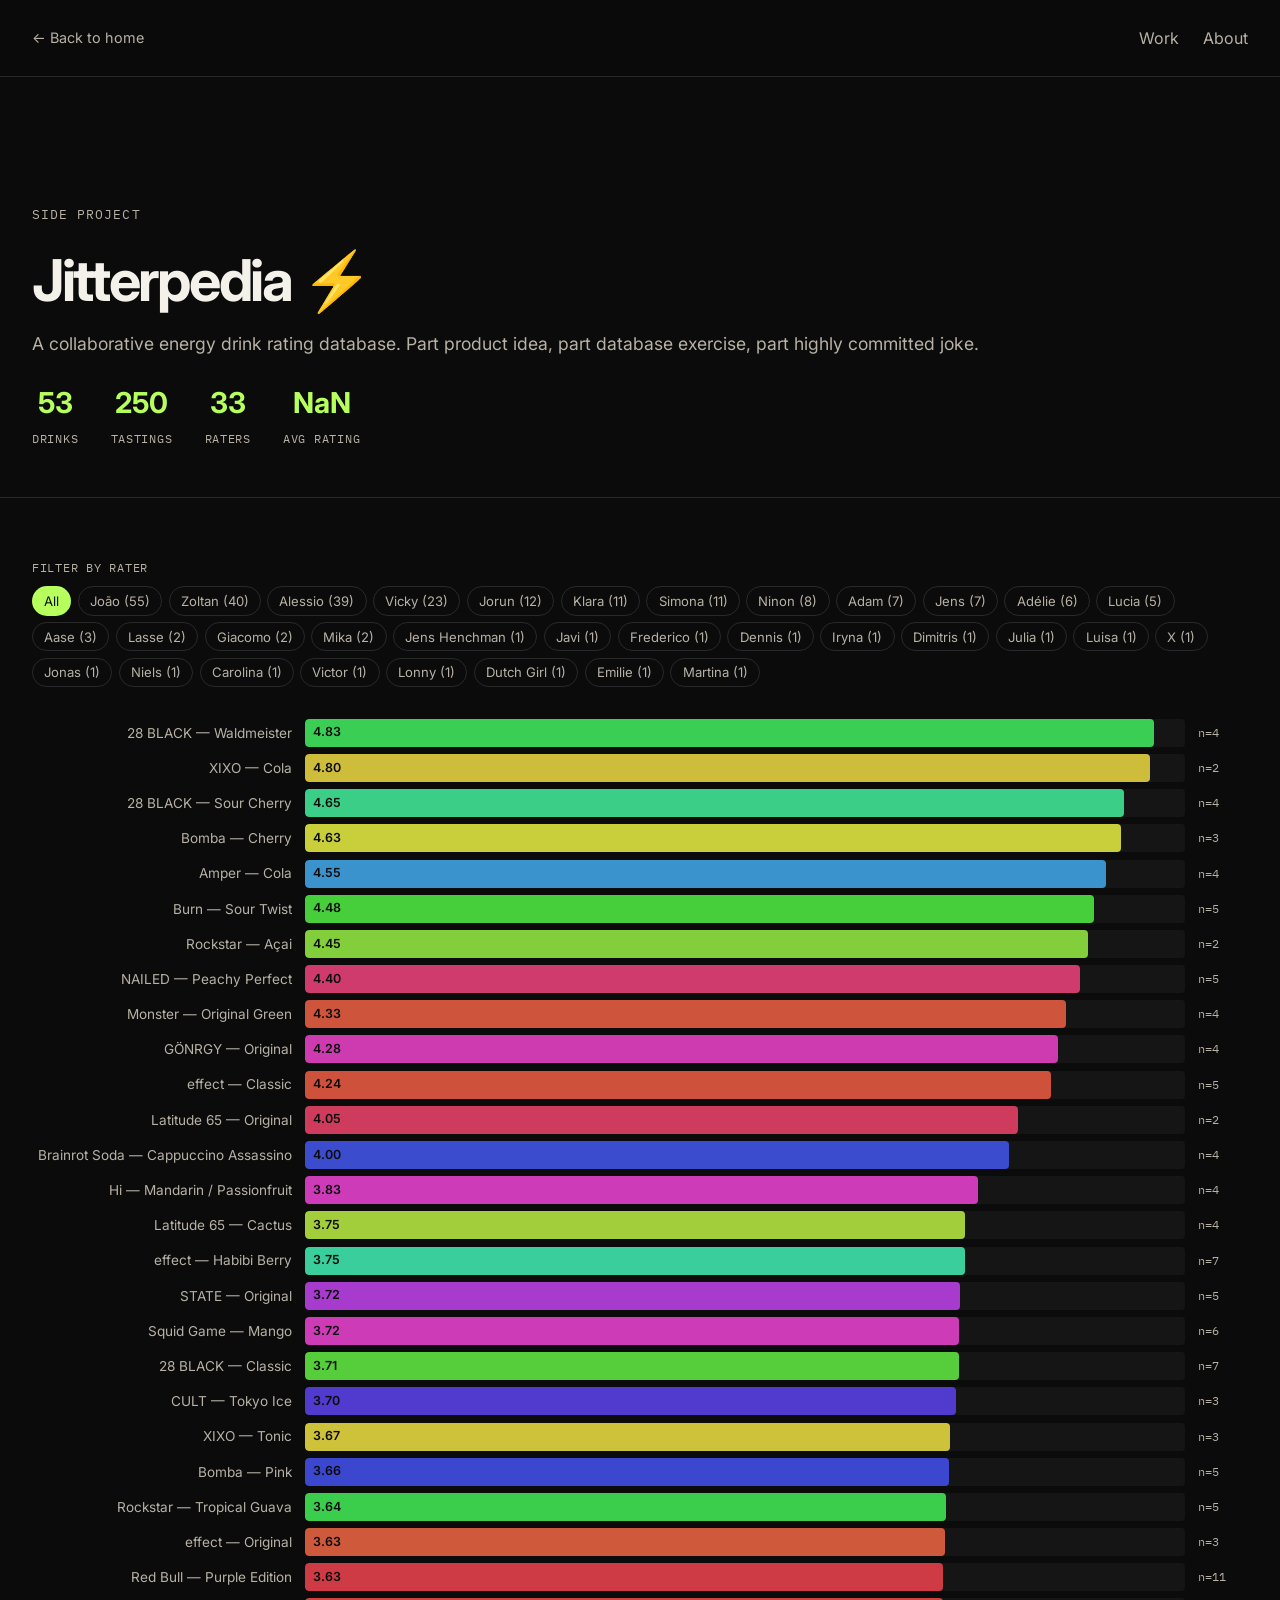
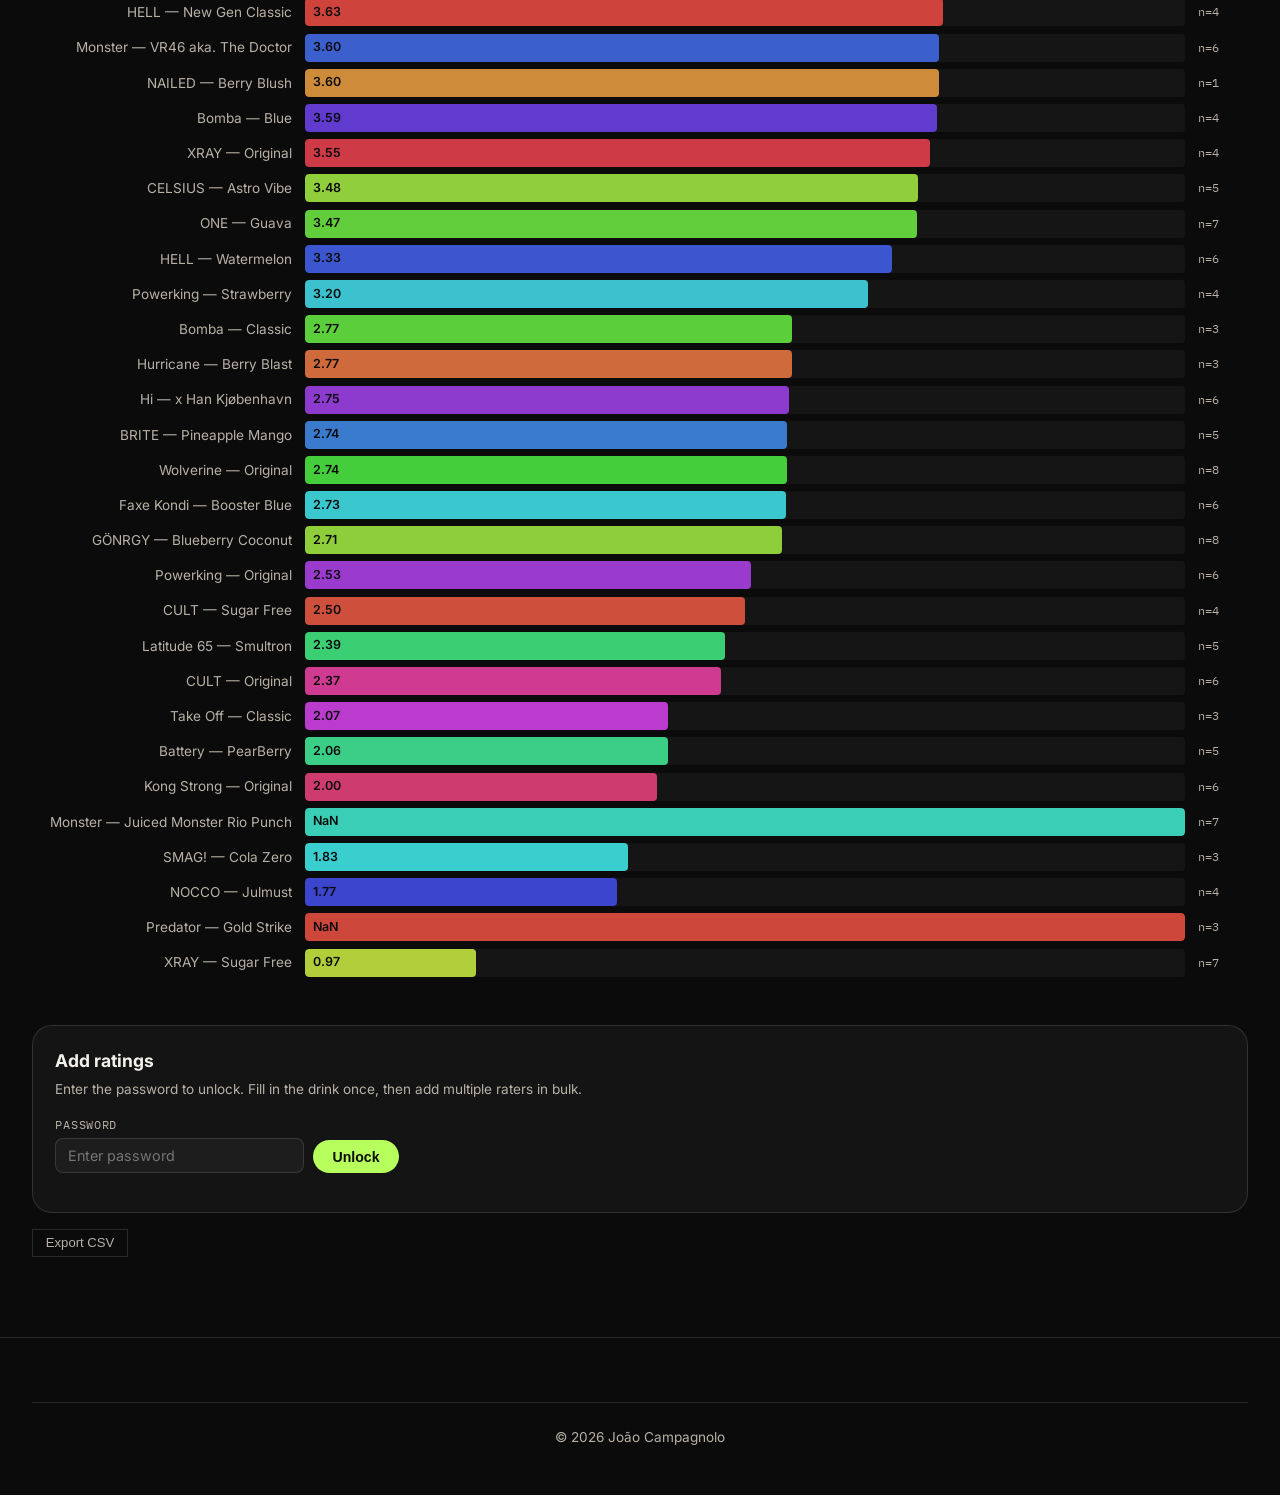
==== commit 60f34ae9: "Rewrite Jitterpedia with brand/model data and bulk rating UX - Use updated Excel data with brand, mo" ====
--- a/projects/jitterpedia.html
+++ b/projects/jitterpedia.html
@@ -3,7 +3,7 @@
 <head>
   <meta charset="UTF-8" />
   <meta name="viewport" content="width=device-width, initial-scale=1.0" />
-  <title>Jitterpedia — Energy Drink Ratings</title>
+  <title>Jitterpedia ⚡ — Energy Drink Ratings</title>
   <link rel="preconnect" href="https://fonts.googleapis.com" />
   <link rel="preconnect" href="https://fonts.gstatic.com" crossorigin />
   <link
@@ -16,14 +16,13 @@
     .jp-hero h1 { margin: 0 0 0.5rem; font-size: clamp(2.4rem, 5vw, 3.6rem); letter-spacing: -0.04em; }
     .jp-hero .subtitle { color: var(--muted); font-size: 1.1rem; margin: 0 0 1.5rem; }
 
-    .jp-stats { display: flex; gap: 2rem; flex-wrap: wrap; margin-bottom: 0; }
+    .jp-stats { display: flex; gap: 2rem; flex-wrap: wrap; }
     .jp-stat { text-align: center; }
     .jp-stat .num { display: block; font-size: 1.8rem; font-weight: 700; color: var(--accent); }
     .jp-stat .lbl { font-size: 0.78rem; color: var(--muted); font-family: "IBM Plex Mono", monospace; text-transform: uppercase; letter-spacing: 0.06em; }
 
     .jp-body { padding: 3rem 0 5rem; }
 
-    /* Filters */
     .jp-filters { margin-bottom: 2rem; }
     .jp-filters-label { font-family: "IBM Plex Mono", monospace; font-size: 0.78rem; color: var(--muted); text-transform: uppercase; letter-spacing: 0.06em; margin-bottom: 0.6rem; }
     .jp-filter-row { display: flex; flex-wrap: wrap; gap: 0.4rem; }
@@ -35,20 +34,19 @@
     .jp-filter-btn:hover { border-color: var(--accent); color: var(--text); }
     .jp-filter-btn.active { background: var(--accent); color: #0b0b0c; border-color: transparent; }
 
-    /* Chart */
-    .jp-chart-wrap { position: relative; }
     .jp-bar-row {
       display: flex; align-items: center; gap: 0.8rem; margin-bottom: 0.45rem;
       cursor: pointer; transition: opacity 0.15s ease;
     }
     .jp-bar-row:hover { opacity: 0.85; }
-    .jp-bar-name { width: 220px; min-width: 220px; text-align: right; font-size: 0.88rem; color: var(--muted); white-space: nowrap; overflow: hidden; text-overflow: ellipsis; }
+    .jp-bar-name { width: 260px; min-width: 260px; text-align: right; font-size: 0.85rem; color: var(--muted); white-space: nowrap; overflow: hidden; text-overflow: ellipsis; }
+    .jp-bar-name a { color: var(--muted); text-decoration: none; transition: color 0.15s; }
+    .jp-bar-name a:hover { color: var(--accent); text-decoration: underline; }
     .jp-bar-track { flex: 1; height: 28px; background: var(--panel); border-radius: 4px; position: relative; overflow: hidden; }
     .jp-bar-fill { height: 100%; border-radius: 4px; transition: width 0.6s cubic-bezier(0.22,1,0.36,1); display: flex; align-items: center; padding-left: 8px; }
     .jp-bar-score { font-size: 0.78rem; font-weight: 600; color: #0b0b0c; white-space: nowrap; }
     .jp-bar-count { width: 50px; min-width: 50px; font-size: 0.75rem; color: var(--muted); font-family: "IBM Plex Mono", monospace; }
 
-    /* Detail panel */
     .jp-detail {
       margin-top: 1.5rem; padding: 1.2rem; border: 1px solid var(--line); border-radius: var(--radius);
       background: var(--panel); display: none;
@@ -60,31 +58,43 @@
     .jp-detail-rater { color: var(--muted); font-size: 0.9rem; }
     .jp-detail-rating { font-weight: 600; color: var(--accent); font-size: 0.9rem; }
 
-    /* Add rating form */
+    /* Add rating section */
     .jp-add { margin-top: 3rem; padding: 1.4rem; border: 1px solid var(--line); border-radius: var(--radius); background: var(--panel); }
-    .jp-add h3 { margin: 0 0 1rem; font-size: 1.1rem; }
-    .jp-add-form { display: flex; gap: 0.6rem; flex-wrap: wrap; align-items: flex-end; }
+    .jp-add h3 { margin: 0 0 0.3rem; font-size: 1.1rem; }
+    .jp-add-hint { margin: 0 0 1rem; color: var(--muted); font-size: 0.85rem; }
+
+    .jp-auth { display: flex; gap: 0.6rem; align-items: flex-end; margin-bottom: 1rem; }
+    .jp-auth.authed { display: none; }
+    .jp-add-inner { display: none; }
+    .jp-add-inner.unlocked { display: block; }
+
+    .jp-drink-row { display: flex; gap: 0.6rem; flex-wrap: wrap; align-items: flex-end; margin-bottom: 1rem; padding-bottom: 1rem; border-bottom: 1px solid var(--line); }
+    .jp-rating-rows { margin-bottom: 1rem; }
+    .jp-rating-entry { display: flex; gap: 0.6rem; align-items: flex-end; margin-bottom: 0.5rem; }
+    .jp-bulk-actions { display: flex; gap: 0.6rem; flex-wrap: wrap; }
+
     .jp-field { display: flex; flex-direction: column; gap: 0.3rem; }
     .jp-field label { font-size: 0.75rem; color: var(--muted); font-family: "IBM Plex Mono", monospace; text-transform: uppercase; letter-spacing: 0.06em; }
-    .jp-field input {
+    .jp-field input, .jp-field select {
       padding: 0.5rem 0.7rem; border: 1px solid var(--line); border-radius: 8px;
       background: rgba(255,255,255,0.04); color: var(--text); font-size: 0.9rem; font-family: "Inter", sans-serif;
     }
-    .jp-field input:focus { outline: none; border-color: var(--accent); }
-    .jp-submit {
+    .jp-field input:focus, .jp-field select:focus { outline: none; border-color: var(--accent); }
+    .jp-field select { appearance: auto; }
+
+    .jp-btn {
       padding: 0.55rem 1.2rem; border: none; border-radius: 999px;
       background: var(--accent); color: #0b0b0c; font-weight: 600; font-size: 0.88rem;
       cursor: pointer; transition: transform 0.15s ease;
     }
-    .jp-submit:hover { transform: translateY(-1px); }
+    .jp-btn:hover { transform: translateY(-1px); }
+    .jp-btn--ghost {
+      background: transparent; border: 1px solid var(--line); color: var(--muted); font-weight: 400;
+    }
+    .jp-btn--ghost:hover { border-color: var(--accent); color: var(--text); }
+    .jp-btn--sm { padding: 0.35rem 0.8rem; font-size: 0.82rem; }
 
     .jp-export { margin-top: 1rem; }
-    .jp-export-btn {
-      padding: 0.4rem 0.9rem; border: 1px solid var(--line); border-radius: 999px;
-      background: transparent; color: var(--muted); font-size: 0.82rem; font-family: "Inter", sans-serif;
-      cursor: pointer; transition: all 0.15s ease;
-    }
-    .jp-export-btn:hover { border-color: var(--accent); color: var(--text); }
 
     .jp-toast {
       position: fixed; bottom: 2rem; left: 50%; transform: translateX(-50%) translateY(100px);
@@ -99,7 +109,7 @@
     @media (max-width: 900px) {
       .jp-hero { padding: 6rem 0 2rem; }
       .jp-bar-name { width: 120px; min-width: 120px; font-size: 0.78rem; }
-      .jp-add-form { flex-direction: column; }
+      .jp-drink-row, .jp-rating-entry { flex-direction: column; }
     }
   </style>
 </head>
@@ -136,35 +146,64 @@
           <div class="jp-filter-row" id="rater-filters"></div>
         </div>
 
-        <div class="jp-chart-wrap" id="chart"></div>
+        <div id="chart"></div>
         <div class="jp-detail" id="detail">
           <h3 id="detail-title"></h3>
           <div class="jp-detail-grid" id="detail-grid"></div>
         </div>
 
+        <!-- Add ratings -->
         <div class="jp-add">
-          <h3>Add a rating</h3>
-          <div class="jp-add-form">
+          <h3>Add ratings</h3>
+          <p class="jp-add-hint">Enter the password to unlock. Fill in the drink once, then add multiple raters in bulk.</p>
+
+          <div class="jp-auth" id="auth-row">
             <div class="jp-field">
-              <label for="add-drink">Drink</label>
-              <input type="text" id="add-drink" placeholder="e.g. Monster Ultra" list="drink-list" />
-              <datalist id="drink-list"></datalist>
+              <label for="pw">Password</label>
+              <input type="password" id="pw" placeholder="Enter password" />
             </div>
-            <div class="jp-field">
-              <label for="add-rater">Rater</label>
-              <input type="text" id="add-rater" placeholder="Your name" list="rater-list" />
-              <datalist id="rater-list"></datalist>
+            <button class="jp-btn" id="auth-btn">Unlock</button>
+          </div>
+
+          <div class="jp-add-inner" id="add-inner">
+            <div class="jp-drink-row">
+              <div class="jp-field">
+                <label for="add-brand">Brand</label>
+                <input type="text" id="add-brand" placeholder="e.g. Monster" list="brand-list" style="width:160px" />
+                <datalist id="brand-list"></datalist>
+              </div>
+              <div class="jp-field">
+                <label for="add-model">Model</label>
+                <input type="text" id="add-model" placeholder="e.g. Ultra White" style="width:180px" />
+              </div>
+              <div class="jp-field">
+                <label for="add-link">Product link (optional)</label>
+                <input type="url" id="add-link" placeholder="https://..." style="width:240px" />
+              </div>
             </div>
-            <div class="jp-field">
-              <label for="add-rating">Rating (0-5)</label>
-              <input type="number" id="add-rating" min="0" max="5" step="0.1" placeholder="3.5" />
+
+            <div class="jp-rating-rows" id="rating-rows">
+              <div class="jp-rating-entry">
+                <div class="jp-field">
+                  <label>Rater</label>
+                  <select class="rater-select" style="width:160px"></select>
+                </div>
+                <div class="jp-field">
+                  <label>Score (0-5)</label>
+                  <input type="number" class="score-input" min="0" max="5" step="0.1" placeholder="3.5" style="width:90px" />
+                </div>
+              </div>
             </div>
-            <button class="jp-submit" id="add-btn">Add</button>
+
+            <div class="jp-bulk-actions">
+              <button class="jp-btn--ghost jp-btn--sm" id="add-row-btn">+ Add rater row</button>
+              <button class="jp-btn" id="submit-btn">Submit all ratings</button>
+            </div>
           </div>
         </div>
 
         <div class="jp-export">
-          <button class="jp-export-btn" id="export-btn">Export CSV</button>
+          <button class="jp-btn--ghost jp-btn--sm" id="export-btn">Export CSV</button>
         </div>
       </div>
     </section>
@@ -179,304 +218,55 @@
 
   <div class="jp-toast" id="toast"></div>
 
+  <script src="jitterpedia-data.js"></script>
   <script>
   (function () {
-    // ── Embedded tasting data ──
-    var DATA = [
-      {drink:"Squid game drink",rater:"Zoltan",rating:3.0,date:"2025-05-09"},
-      {drink:"Squid game drink",rater:"Vicky",rating:4.0,date:"2025-05-09"},
-      {drink:"Squid game drink",rater:"Alessio",rating:4.0,date:"2025-05-09"},
-      {drink:"Squid game drink",rater:"João",rating:4.0,date:"2025-05-09"},
-      {drink:"Squid game drink",rater:"Jorun",rating:3.8,date:"2025-05-09"},
-      {drink:"Squid game drink",rater:"Klara",rating:3.5,date:"2025-05-09"},
-      {drink:"Strawberry energy drink",rater:"Jorun",rating:3.0,date:"2025-05-12"},
-      {drink:"Strawberry energy drink",rater:"João",rating:3.8,date:"2025-05-12"},
-      {drink:"Strawberry energy drink",rater:"Klara",rating:2.5,date:"2025-05-12"},
-      {drink:"Strawberry energy drink",rater:"Alessio",rating:3.5,date:"2025-05-12"},
-      {drink:"Cult",rater:"Alessio",rating:2.0,date:"2025-05-14"},
-      {drink:"Cult",rater:"Jorun",rating:2.7,date:"2025-05-14"},
-      {drink:"Cult",rater:"Fede",rating:3.0,date:"2025-05-14"},
-      {drink:"Cult",rater:"Ninon",rating:3.0,date:"2025-05-14"},
-      {drink:"Cult",rater:"João",rating:2.5,date:"2025-05-14"},
-      {drink:"Cult",rater:"Klara",rating:1.0,date:"2025-05-14"},
-      {drink:"X ray",rater:"Alessio",rating:3.5,date:""},
-      {drink:"X ray",rater:"Simo",rating:3.5,date:""},
-      {drink:"X ray",rater:"Vicky",rating:4.2,date:""},
-      {drink:"X ray",rater:"João",rating:3.0,date:""},
-      {drink:"Power king",rater:"Alessio",rating:2.0,date:""},
-      {drink:"Power king",rater:"Klara",rating:1.5,date:""},
-      {drink:"Power king",rater:"Jorun",rating:3.3,date:""},
-      {drink:"Power king",rater:"João",rating:2.9,date:""},
-      {drink:"Power king",rater:"Vicky",rating:2.0,date:""},
-      {drink:"Power king",rater:"Zoltan",rating:3.5,date:""},
-      {drink:"Amper cola",rater:"Alessio",rating:5.0,date:""},
-      {drink:"Amper cola",rater:"Jorun",rating:4.2,date:""},
-      {drink:"Amper cola",rater:"Zoltan",rating:4.0,date:""},
-      {drink:"Amper cola",rater:"João",rating:5.0,date:""},
-      {drink:"Wolverine",rater:"Zoltan",rating:4.0,date:""},
-      {drink:"Wolverine",rater:"Adam",rating:2.5,date:""},
-      {drink:"Wolverine",rater:"João",rating:3.2,date:""},
-      {drink:"Wolverine",rater:"Klara",rating:2.0,date:""},
-      {drink:"Wolverine",rater:"Ninon",rating:2.0,date:""},
-      {drink:"Wolverine",rater:"Jorun",rating:3.7,date:""},
-      {drink:"Wolverine",rater:"Dutch Girl",rating:3.0,date:""},
-      {drink:"Wolverine",rater:"Alessio",rating:1.5,date:""},
-      {drink:"Monster Rio punch",rater:"Alessio",rating:4.0,date:""},
-      {drink:"Monster Rio punch",rater:"Zoltan",rating:1.0,date:""},
-      {drink:"Monster Rio punch",rater:"Ninon",rating:0.3,date:""},
-      {drink:"Monster Rio punch",rater:"João",rating:4.0,date:""},
-      {drink:"Monster Rio punch",rater:"Klara",rating:1.5,date:""},
-      {drink:"Monster Rio punch",rater:"Jorun",rating:2.0,date:""},
-      {drink:"Kong Strong",rater:"Alessio",rating:1.9,date:""},
-      {drink:"Kong Strong",rater:"Jorun",rating:2.0,date:""},
-      {drink:"Kong Strong",rater:"Ninon",rating:2.0,date:""},
-      {drink:"Kong Strong",rater:"Klara",rating:1.0,date:""},
-      {drink:"Kong Strong",rater:"Zoltan",rating:3.0,date:""},
-      {drink:"Kong Strong",rater:"João",rating:2.1,date:""},
-      {drink:"Effect",rater:"Alessio",rating:4.5,date:"2025-06-10"},
-      {drink:"Effect",rater:"Jorun",rating:4.5,date:"2025-06-10"},
-      {drink:"Effect",rater:"Zoltan",rating:3.5,date:"2025-06-10"},
-      {drink:"Effect",rater:"João",rating:3.9,date:"2025-06-10"},
-      {drink:"Effect",rater:"Ninon",rating:4.8,date:"2025-06-10"},
-      {drink:"28 black",rater:"Alessio",rating:4.6,date:"2025-06-11"},
-      {drink:"28 black",rater:"Ninon",rating:4.8,date:"2025-06-11"},
-      {drink:"28 black",rater:"Jorun",rating:4.0,date:"2025-06-11"},
-      {drink:"28 black",rater:"Klara",rating:3.8,date:"2025-06-11"},
-      {drink:"28 black",rater:"Jens Henchman",rating:2.0,date:"2025-06-11"},
-      {drink:"28 black",rater:"João",rating:3.8,date:"2025-06-11"},
-      {drink:"28 black",rater:"Lucia",rating:3.0,date:"2025-06-11"},
-      {drink:"Purple red bull",rater:"Ninon",rating:3.8,date:"2025-06-12"},
-      {drink:"Purple red bull",rater:"Simo",rating:2.5,date:"2025-06-12"},
-      {drink:"Purple red bull",rater:"Victor",rating:3.0,date:"2025-06-12"},
-      {drink:"Purple red bull",rater:"Alessio",rating:4.2,date:"2025-06-12"},
-      {drink:"Purple red bull",rater:"João",rating:3.9,date:"2025-06-12"},
-      {drink:"Purple red bull",rater:"Jorun",rating:3.7,date:"2025-06-12"},
-      {drink:"Purple red bull",rater:"Klara",rating:3.8,date:"2025-06-12"},
-      {drink:"X Ray sugarfree",rater:"João",rating:0.4,date:"2025-06-13"},
-      {drink:"X Ray sugarfree",rater:"Jorun",rating:0.9,date:"2025-06-13"},
-      {drink:"X Ray sugarfree",rater:"Alessio",rating:1.0,date:"2025-06-13"},
-      {drink:"X Ray sugarfree",rater:"Klara",rating:0.5,date:"2025-06-13"},
-      {drink:"X Ray sugarfree",rater:"Ninon",rating:1.5,date:"2025-06-13"},
-      {drink:"X Ray sugarfree",rater:"Zoltan",rating:2.0,date:"2025-06-13"},
-      {drink:"X Ray sugarfree",rater:"Adam",rating:0.5,date:"2025-06-13"},
-      {drink:"Bomba blue",rater:"Adélie",rating:3.0,date:""},
-      {drink:"Bomba blue",rater:"Klara",rating:2.45,date:""},
-      {drink:"Bomba blue",rater:"Alessio",rating:4.5,date:""},
-      {drink:"Bomba blue",rater:"João",rating:4.4,date:""},
-      {drink:"Bomba pink",rater:"Alessio",rating:3.6,date:""},
-      {drink:"Bomba pink",rater:"Zoltan",rating:4.2,date:""},
-      {drink:"Bomba pink",rater:"João",rating:3.8,date:""},
-      {drink:"Bomba pink",rater:"Vicky",rating:3.2,date:""},
-      {drink:"Bomba pink",rater:"Adélie",rating:3.5,date:""},
-      {drink:"Booster blue",rater:"Adélie",rating:3.3,date:""},
-      {drink:"Booster blue",rater:"Vicky",rating:3.1,date:""},
-      {drink:"Booster blue",rater:"Alessio",rating:2.0,date:""},
-      {drink:"Booster blue",rater:"João",rating:3.0,date:""},
-      {drink:"Booster blue",rater:"Dennis",rating:2.0,date:""},
-      {drink:"Booster blue",rater:"Zoltan",rating:3.0,date:""},
-      {drink:"Latitude 65 cactus",rater:"Vicky",rating:3.6,date:""},
-      {drink:"Latitude 65 cactus",rater:"Alessio",rating:4.4,date:""},
-      {drink:"Latitude 65 cactus",rater:"Adélie",rating:3.2,date:""},
-      {drink:"Latitude 65 cactus",rater:"João",rating:3.8,date:""},
-      {drink:"Celcius astro vibe",rater:"Alessio",rating:4.0,date:""},
-      {drink:"Celcius astro vibe",rater:"João",rating:3.9,date:""},
-      {drink:"Celcius astro vibe",rater:"Vicky",rating:4.0,date:""},
-      {drink:"Celcius astro vibe",rater:"Adam",rating:3.5,date:""},
-      {drink:"Celcius astro vibe",rater:"Adélie",rating:2.0,date:""},
-      {drink:"Nailed peach",rater:"Adélie",rating:4.6,date:""},
-      {drink:"Nailed peach",rater:"Alessio",rating:4.9,date:""},
-      {drink:"Nailed peach",rater:"Lucia",rating:4.0,date:""},
-      {drink:"Nailed peach",rater:"João",rating:4.5,date:""},
-      {drink:"Nailed peach",rater:"Jens",rating:4.0,date:""},
-      {drink:"Tokyo ice",rater:"Javi",rating:4.0,date:""},
-      {drink:"Tokyo ice",rater:"Alessio",rating:4.0,date:""},
-      {drink:"Tokyo ice",rater:"João",rating:3.1,date:""},
-      {drink:"Battery pearberry",rater:"Alessio",rating:4.6,date:""},
-      {drink:"Battery pearberry",rater:"João",rating:4.2,date:""},
-      {drink:"Battery pearberry",rater:"Vicky",rating:0.5,date:""},
-      {drink:"Battery pearberry",rater:"Zoltan",rating:1.0,date:""},
-      {drink:"Battery pearberry",rater:"Jens",rating:0.0,date:""},
-      {drink:"One guava",rater:"Niels",rating:3.85,date:""},
-      {drink:"One guava",rater:"João",rating:4.12,date:""},
-      {drink:"One guava",rater:"Alessio",rating:4.0,date:""},
-      {drink:"One guava",rater:"Zoltan",rating:4.1,date:""},
-      {drink:"One guava",rater:"Vicky",rating:4.2,date:""},
-      {drink:"One guava",rater:"Jens",rating:1.25,date:""},
-      {drink:"One guava",rater:"Mika",rating:2.79,date:""},
-      {drink:"Latitude 65",rater:"Jonas",rating:4.0,date:""},
-      {drink:"Latitude 65",rater:"João",rating:4.1,date:""},
-      {drink:"Monster rossi",rater:"João",rating:4.8,date:""},
-      {drink:"Monster rossi",rater:"Vicky",rating:1.3,date:""},
-      {drink:"Monster rossi",rater:"Alessio",rating:4.5,date:""},
-      {drink:"Monster rossi",rater:"Zoltan",rating:4.0,date:""},
-      {drink:"Monster rossi",rater:"Simo",rating:4.0,date:""},
-      {drink:"Monster rossi",rater:"Lasse",rating:3.0,date:""},
-      {drink:"28 black waldmeister",rater:"João",rating:4.9,date:""},
-      {drink:"28 black waldmeister",rater:"Alessio",rating:4.9,date:""},
-      {drink:"28 black waldmeister",rater:"Lasse",rating:4.7,date:""},
-      {drink:"28 black waldmeister",rater:"Zoltan",rating:4.8,date:""},
-      {drink:"Gonergy",rater:"Alessio",rating:4.7,date:""},
-      {drink:"Gonergy",rater:"Jens",rating:4.0,date:""},
-      {drink:"Gonergy",rater:"Zoltan",rating:4.1,date:""},
-      {drink:"Gonergy",rater:"João",rating:4.3,date:""},
-      {drink:"Cult sugar free",rater:"João",rating:2.8,date:""},
-      {drink:"Cult sugar free",rater:"Zoltan",rating:2.5,date:""},
-      {drink:"Cult sugar free",rater:"Alessio",rating:2.2,date:""},
-      {drink:"Cult sugar free",rater:"Vicky",rating:2.5,date:""},
-      {drink:"Effect original",rater:"João",rating:3.8,date:""},
-      {drink:"Effect original",rater:"Zoltan",rating:3.6,date:""},
-      {drink:"Effect original",rater:"Alessio",rating:3.5,date:""},
-      {drink:"28 black sour cherry",rater:"João",rating:4.95,date:""},
-      {drink:"28 black sour cherry",rater:"Alessio",rating:4.95,date:""},
-      {drink:"28 black sour cherry",rater:"Zoltan",rating:4.7,date:""},
-      {drink:"28 black sour cherry",rater:"Simo",rating:4.0,date:""},
-      {drink:"Smag cola zero",rater:"João",rating:4.0,date:""},
-      {drink:"Smag cola zero",rater:"Alessio",rating:0.9,date:""},
-      {drink:"Smag cola zero",rater:"Zoltan",rating:0.6,date:""},
-      {drink:"Latitude 65 smultron",rater:"João",rating:2.8,date:""},
-      {drink:"Latitude 65 smultron",rater:"Alessio",rating:2.2,date:""},
-      {drink:"Latitude 65 smultron",rater:"Zoltan",rating:4.2,date:""},
-      {drink:"Latitude 65 smultron",rater:"X",rating:0.73,date:""},
-      {drink:"Latitude 65 smultron",rater:"Vicky",rating:2.0,date:""},
-      {drink:"Hi mandarin passion",rater:"Vicky",rating:4.7,date:""},
-      {drink:"Hi mandarin passion",rater:"João",rating:4.1,date:""},
-      {drink:"Hi mandarin passion",rater:"Zoltan",rating:3.5,date:""},
-      {drink:"Hi mandarin passion",rater:"Alessio",rating:3.0,date:""},
-      {drink:"Hi Han København",rater:"João",rating:3.7,date:""},
-      {drink:"Hi Han København",rater:"Luisa",rating:3.5,date:""},
-      {drink:"Hi Han København",rater:"Vicky",rating:2.7,date:""},
-      {drink:"Hi Han København",rater:"Zoltan",rating:2.5,date:""},
-      {drink:"Hi Han København",rater:"Alessio",rating:2.1,date:""},
-      {drink:"Hi Han København",rater:"Simo",rating:2.0,date:""},
-      {drink:"State energy",rater:"João",rating:3.8,date:""},
-      {drink:"State energy",rater:"Jens",rating:4.5,date:""},
-      {drink:"State energy",rater:"Zoltan",rating:2.5,date:""},
-      {drink:"State energy",rater:"Alessio",rating:3.5,date:""},
-      {drink:"State energy",rater:"Vicky",rating:4.3,date:""},
-      {drink:"Burn sour twist (Shrek)",rater:"João",rating:4.9,date:""},
-      {drink:"Burn sour twist (Shrek)",rater:"Alessio",rating:4.9,date:""},
-      {drink:"Burn sour twist (Shrek)",rater:"Simo",rating:4.9,date:""},
-      {drink:"Burn sour twist (Shrek)",rater:"Zoltan",rating:4.7,date:""},
-      {drink:"Burn sour twist (Shrek)",rater:"Jens",rating:3.0,date:""},
-      {drink:"New Gen",rater:"João",rating:4.4,date:""},
-      {drink:"New Gen",rater:"Alessio",rating:4.0,date:""},
-      {drink:"New Gen",rater:"Simo",rating:2.1,date:""},
-      {drink:"New Gen",rater:"Zoltan",rating:4.0,date:""},
-      {drink:"Rockstar tropical guava",rater:"João",rating:3.7,date:""},
-      {drink:"Rockstar tropical guava",rater:"Alessio",rating:3.3,date:""},
-      {drink:"Rockstar tropical guava",rater:"Zoltan",rating:3.0,date:""},
-      {drink:"Rockstar tropical guava",rater:"Lonny",rating:4.0,date:""},
-      {drink:"Rockstar tropical guava",rater:"Simo",rating:4.2,date:""},
-      {drink:"Xixo tonic",rater:"João",rating:3.7,date:""},
-      {drink:"Xixo tonic",rater:"Zoltan",rating:4.3,date:""},
-      {drink:"Xixo tonic",rater:"Alessio",rating:3.0,date:""},
-      {drink:"Take off",rater:"João",rating:2.4,date:""},
-      {drink:"Take off",rater:"Alessio",rating:2.2,date:""},
-      {drink:"Take off",rater:"Zoltan",rating:1.6,date:""},
-      {drink:"Xixo cola",rater:"João",rating:4.8,date:""},
-      {drink:"Xixo cola",rater:"Zoltan",rating:4.8,date:""},
-      {drink:"Rockstar acai",rater:"João",rating:4.1,date:""},
-      {drink:"Rockstar acai",rater:"Simo",rating:4.8,date:""},
-      {drink:"Predator goldstrike",rater:"João",rating:3.7,date:""},
-      {drink:"Predator goldstrike",rater:"Zoltan",rating:3.6,date:""},
-      {drink:"Monster Peach",rater:"Zoltan",rating:5.0,date:""},
-      {drink:"Monster Peach",rater:"Adam",rating:4.5,date:""},
-      {drink:"Monster Peach",rater:"João",rating:4.3,date:""},
-      {drink:"Monster Peach",rater:"Lucia",rating:3.5,date:""},
-      {drink:"Red Bull purple",rater:"João",rating:4.2,date:""},
-      {drink:"Red Bull purple",rater:"Adam",rating:4.2,date:""},
-      {drink:"Red Bull purple",rater:"Carolina",rating:3.0,date:""},
-      {drink:"Red Bull purple",rater:"Zoltan",rating:3.6,date:""},
-      {drink:"Brite pineapple mango",rater:"João",rating:3.6,date:""},
-      {drink:"Brite pineapple mango",rater:"Adam",rating:2.6,date:""},
-      {drink:"Brite pineapple mango",rater:"Simo",rating:3.0,date:""},
-      {drink:"Brite pineapple mango",rater:"Giacomo",rating:2.5,date:""},
-      {drink:"Brite pineapple mango",rater:"Zoltan",rating:2.0,date:""},
-      {drink:"Nailed berry blush",rater:"João",rating:3.6,date:""},
-      {drink:"Gonergy blueberry coconut",rater:"João",rating:4.3,date:""},
-      {drink:"Gonergy blueberry coconut",rater:"Vicky",rating:2.7,date:""},
-      {drink:"Gonergy blueberry coconut",rater:"Vicky",rating:2.3,date:""},
-      {drink:"Gonergy blueberry coconut",rater:"Zoltan",rating:3.0,date:""},
-      {drink:"Gonergy blueberry coconut",rater:"Adam",rating:3.892,date:""},
-      {drink:"Gonergy blueberry coconut",rater:"Lucia",rating:3.5,date:""},
-      {drink:"Gonergy blueberry coconut",rater:"Iryna",rating:2.0,date:""},
-      {drink:"Gonergy blueberry coconut",rater:"Jens",rating:0.0,date:""},
-      {drink:"Effect habibi berry",rater:"João",rating:4.75,date:""},
-      {drink:"Effect habibi berry",rater:"Em",rating:3.0,date:""},
-      {drink:"Effect habibi berry",rater:"Martina",rating:3.4,date:""},
-      {drink:"Effect habibi berry",rater:"Alessio",rating:4.8,date:""},
-      {drink:"Effect habibi berry",rater:"Nice Lady",rating:4.2,date:""},
-      {drink:"Effect habibi berry",rater:"João",rating:3.1,date:""},
-      {drink:"Effect habibi berry",rater:"Zoltan",rating:3.0,date:""},
-      {drink:"Hell watermelon",rater:"João",rating:4.8,date:""},
-      {drink:"Hell watermelon",rater:"Mika",rating:3.7,date:""},
-      {drink:"Hell watermelon",rater:"Nice Girl From Claire's Lab",rating:4.2,date:""},
-      {drink:"Hell watermelon",rater:"Nice Lady",rating:1.1,date:""},
-      {drink:"Hell watermelon",rater:"Dimitris",rating:1.7,date:""},
-      {drink:"Hell watermelon",rater:"Giacomo",rating:4.5,date:""},
-      {drink:"Nocco julmust",rater:"João",rating:2.2,date:""},
-      {drink:"Nocco julmust",rater:"Zoltan",rating:1.5,date:""},
-      {drink:"Nocco julmust",rater:"Vicky",rating:1.4,date:""},
-      {drink:"Nocco julmust",rater:"Simo",rating:2.0,date:""},
-      {drink:"Bomba original",rater:"João",rating:2.9,date:""},
-      {drink:"Bomba original",rater:"Zoltan",rating:3.0,date:""},
-      {drink:"Bomba original",rater:"Vicky",rating:2.4,date:""},
-      {drink:"Brainrot soda cappuccio assassino",rater:"Zoltan",rating:4.5,date:""},
-      {drink:"Brainrot soda cappuccio assassino",rater:"Vicky",rating:3.0,date:""},
-      {drink:"Brainrot soda cappuccio assassino",rater:"João",rating:4.0,date:""},
-      {drink:"Brainrot soda cappuccio assassino",rater:"Nice Lady",rating:4.5,date:""},
-      {drink:"Hurricane berry blast",rater:"João",rating:2.7,date:""},
-      {drink:"Hurricane berry blast",rater:"Zoltan",rating:3.1,date:""},
-      {drink:"Hurricane berry blast",rater:"Vicky",rating:2.5,date:""},
-      {drink:"Bomba cherry sour",rater:"João",rating:4.5,date:""},
-      {drink:"Bomba cherry sour",rater:"Zoltan",rating:4.9,date:""},
-      {drink:"Bomba cherry sour",rater:"Vicky",rating:4.5,date:""}
-    ];
-
-    // Load localStorage additions
+    var PASSWORD = 'pogagnolo';
     var LOCAL_KEY = 'jitterpedia_extra';
+
     function getLocal() { try { return JSON.parse(localStorage.getItem(LOCAL_KEY) || '[]'); } catch(e) { return []; } }
     function saveLocal(arr) { localStorage.setItem(LOCAL_KEY, JSON.stringify(arr)); }
-
-    function allData() { return DATA.concat(getLocal()); }
-
-    // ── Color from string hash ──
+    function allData() { return JITTERPEDIA_DATA.concat(getLocal()); }
+
+    // Color from string hash
     function hashColor(str) {
       var h = 0;
       for (var i = 0; i < str.length; i++) h = str.charCodeAt(i) + ((h << 5) - h);
-      var hue = Math.abs(h) % 360;
-      return 'hsl(' + hue + ', 65%, 55%)';
-    }
-
-    // ── Compute drink aggregates ──
+      return 'hsl(' + (Math.abs(h) % 360) + ', 60%, 52%)';
+    }
+
+    // Escape HTML
+    function esc(s) { var d = document.createElement('div'); d.textContent = s; return d.innerHTML; }
+
+    // Aggregate by brand + model
     function aggregate(data, raterFilter) {
       var filtered = raterFilter ? data.filter(function(d) { return d.rater === raterFilter; }) : data;
       var map = {};
       filtered.forEach(function(d) {
-        if (!map[d.drink]) map[d.drink] = { sum: 0, count: 0, ratings: [] };
-        map[d.drink].sum += d.rating;
-        map[d.drink].count++;
-        map[d.drink].ratings.push({ rater: d.rater, rating: d.rating });
+        var key = d.brand + ' — ' + d.model;
+        if (!map[key]) map[key] = { brand: d.brand, model: d.model, sum: 0, count: 0, ratings: [], link: d.product_link || '' };
+        map[key].sum += d.score;
+        map[key].count++;
+        map[key].ratings.push({ rater: d.rater, rating: d.score });
+        if (d.product_link && !map[key].link) map[key].link = d.product_link;
       });
       var arr = [];
-      for (var name in map) {
-        arr.push({ drink: name, avg: map[name].sum / map[name].count, count: map[name].count, ratings: map[name].ratings });
-      }
+      for (var k in map) arr.push({ name: k, avg: map[k].sum / map[k].count, count: map[k].count, ratings: map[k].ratings, link: map[k].link });
       arr.sort(function(a, b) { return b.avg - a.avg; });
       return arr;
     }
 
-    // ── Stats ──
+    // Stats
     function updateStats(data) {
-      var drinks = {}, raters = {}, total = 0, sum = 0;
-      data.forEach(function(d) { drinks[d.drink] = 1; raters[d.rater] = 1; total++; sum += d.rating; });
+      var drinks = {}, raters = {}, sum = 0;
+      data.forEach(function(d) { drinks[d.brand + '|' + d.model] = 1; raters[d.rater] = 1; sum += d.score; });
       document.getElementById('stat-drinks').textContent = Object.keys(drinks).length;
-      document.getElementById('stat-tastings').textContent = total;
+      document.getElementById('stat-tastings').textContent = data.length;
       document.getElementById('stat-raters').textContent = Object.keys(raters).length;
-      document.getElementById('stat-avg').textContent = total ? (sum / total).toFixed(2) : '0';
-    }
-
-    // ── Render filters ──
+      document.getElementById('stat-avg').textContent = data.length ? (sum / data.length).toFixed(2) : '0';
+    }
+
+    // Rater filters
     function renderFilters(data) {
       var raters = {};
       data.forEach(function(d) { raters[d.rater] = (raters[d.rater] || 0) + 1; });
@@ -484,24 +274,25 @@
       var row = document.getElementById('rater-filters');
       row.innerHTML = '<button class="jp-filter-btn active" data-rater="">All</button>';
       sorted.forEach(function(r) {
-        row.innerHTML += '<button class="jp-filter-btn" data-rater="' + r + '">' + r + ' (' + raters[r] + ')</button>';
-      });
-    }
-
-    // ── Render chart ──
-    var currentDrink = null;
-
+        row.innerHTML += '<button class="jp-filter-btn" data-rater="' + esc(r) + '">' + esc(r) + ' (' + raters[r] + ')</button>';
+      });
+    }
+
+    // Chart
     function renderChart(drinks) {
       var chart = document.getElementById('chart');
       chart.innerHTML = '';
       drinks.forEach(function(d) {
         var pct = (d.avg / 5 * 100).toFixed(1);
-        var color = hashColor(d.drink);
+        var color = hashColor(d.name);
+        var nameHtml = d.link
+          ? '<a href="' + esc(d.link) + '" target="_blank" rel="noopener" title="View product">' + esc(d.name) + '</a>'
+          : esc(d.name);
         var row = document.createElement('div');
         row.className = 'jp-bar-row';
-        row.setAttribute('data-drink', d.drink);
+        row.setAttribute('data-drink', d.name);
         row.innerHTML =
-          '<div class="jp-bar-name" title="' + d.drink + '">' + d.drink + '</div>' +
+          '<div class="jp-bar-name" title="' + esc(d.name) + '">' + nameHtml + '</div>' +
           '<div class="jp-bar-track"><div class="jp-bar-fill" style="width:' + pct + '%;background:' + color + '"><span class="jp-bar-score">' + d.avg.toFixed(2) + '</span></div></div>' +
           '<div class="jp-bar-count">n=' + d.count + '</div>';
         chart.appendChild(row);
@@ -510,58 +301,89 @@
 
     function showDetail(drink, drinks) {
       var detail = document.getElementById('detail');
-      var title = document.getElementById('detail-title');
+      var entry = drinks.find(function(d) { return d.name === drink; });
+      if (!entry) { detail.classList.remove('show'); return; }
+      document.getElementById('detail-title').textContent = drink + ' — ' + entry.avg.toFixed(2) + ' avg';
       var grid = document.getElementById('detail-grid');
-      var entry = drinks.find(function(d) { return d.drink === drink; });
-      if (!entry) { detail.classList.remove('show'); return; }
-      title.textContent = drink + ' — ' + entry.avg.toFixed(2) + ' avg';
       grid.innerHTML = '';
       entry.ratings.sort(function(a, b) { return b.rating - a.rating; }).forEach(function(r) {
-        grid.innerHTML += '<div class="jp-detail-item"><span class="jp-detail-rater">' + r.rater + '</span><span class="jp-detail-rating">' + r.rating.toFixed(1) + '</span></div>';
+        grid.innerHTML += '<div class="jp-detail-item"><span class="jp-detail-rater">' + esc(r.rater) + '</span><span class="jp-detail-rating">' + r.rating.toFixed(1) + '</span></div>';
       });
       detail.classList.add('show');
     }
 
-    // ── Populate datalists ──
-    function populateDataLists(data) {
-      var drinks = {}, raters = {};
-      data.forEach(function(d) { drinks[d.drink] = 1; raters[d.rater] = 1; });
-      var dl = document.getElementById('drink-list');
+    // Rater list for dropdowns
+    function getRaters(data) {
+      var set = {};
+      data.forEach(function(d) { set[d.rater] = 1; });
+      return Object.keys(set).sort();
+    }
+
+    // Brand datalist
+    function populateBrands(data) {
+      var brands = {};
+      data.forEach(function(d) { brands[d.brand] = 1; });
+      var dl = document.getElementById('brand-list');
       dl.innerHTML = '';
-      Object.keys(drinks).sort().forEach(function(d) { dl.innerHTML += '<option value="' + d + '">'; });
-      var rl = document.getElementById('rater-list');
-      rl.innerHTML = '';
-      Object.keys(raters).sort().forEach(function(r) { rl.innerHTML += '<option value="' + r + '">'; });
-    }
-
-    // ── Toast ──
+      Object.keys(brands).sort().forEach(function(b) { dl.innerHTML += '<option value="' + esc(b) + '">'; });
+    }
+
+    // Build rater <select> dropdown
+    function buildRaterSelect(raters) {
+      var html = '<option value="">Select rater...</option>';
+      raters.forEach(function(r) { html += '<option value="' + esc(r) + '">' + esc(r) + '</option>'; });
+      html += '<option value="__new__">+ New rater...</option>';
+      return html;
+    }
+
+    // Handle rater select change (new rater prompt)
+    function handleRaterSelect(sel) {
+      if (sel.value === '__new__') {
+        var name = prompt('Enter new rater name:');
+        if (name && name.trim()) {
+          name = name.trim();
+          var opt = document.createElement('option');
+          opt.value = name; opt.textContent = name;
+          sel.insertBefore(opt, sel.querySelector('[value="__new__"]'));
+          sel.value = name;
+        } else {
+          sel.value = '';
+        }
+      }
+    }
+
+    // Toast
     function toast(msg) {
       var t = document.getElementById('toast');
-      t.textContent = msg;
-      t.classList.add('show');
+      t.textContent = msg; t.classList.add('show');
       setTimeout(function() { t.classList.remove('show'); }, 2000);
     }
 
-    // ── Full render ──
+    // Full render
     var activeRater = '';
 
     function render() {
       var data = allData();
       updateStats(data);
       renderFilters(data);
-      populateDataLists(data);
+      populateBrands(data);
       var drinks = aggregate(data, activeRater || null);
       renderChart(drinks);
-      // Reattach filter listeners
+      attachListeners(drinks);
+      updateRaterDropdowns(data);
+    }
+
+    function attachListeners(drinks) {
       document.querySelectorAll('.jp-filter-btn').forEach(function(btn) {
-        btn.addEventListener('click', function() {
+        btn.addEventListener('click', function(e) {
+          e.stopPropagation();
           document.querySelectorAll('.jp-filter-btn').forEach(function(b) { b.classList.remove('active'); });
           btn.classList.add('active');
           activeRater = btn.getAttribute('data-rater');
-          var drinks = aggregate(allData(), activeRater || null);
-          renderChart(drinks);
+          var d = aggregate(allData(), activeRater || null);
+          renderChart(d);
           document.getElementById('detail').classList.remove('show');
-          attachBarListeners(drinks);
+          attachBarListeners(d);
         });
       });
       attachBarListeners(drinks);
@@ -569,49 +391,103 @@
 
     function attachBarListeners(drinks) {
       document.querySelectorAll('.jp-bar-row').forEach(function(row) {
-        row.addEventListener('click', function() {
+        row.addEventListener('click', function(e) {
+          if (e.target.tagName === 'A') return; // let links work
           showDetail(row.getAttribute('data-drink'), drinks);
         });
       });
     }
 
-    // ── Add rating ──
-    document.getElementById('add-btn').addEventListener('click', function() {
-      var drink = document.getElementById('add-drink').value.trim();
-      var rater = document.getElementById('add-rater').value.trim();
-      var rating = parseFloat(document.getElementById('add-rating').value);
-      if (!drink || !rater || isNaN(rating) || rating < 0 || rating > 5) {
-        toast('Please fill all fields (rating 0-5)');
-        return;
+    function updateRaterDropdowns(data) {
+      var raters = getRaters(data);
+      var html = buildRaterSelect(raters);
+      document.querySelectorAll('.rater-select').forEach(function(sel) {
+        var cur = sel.value;
+        sel.innerHTML = html;
+        if (cur) sel.value = cur;
+      });
+    }
+
+    // Auth
+    document.getElementById('auth-btn').addEventListener('click', function() {
+      if (document.getElementById('pw').value === PASSWORD) {
+        document.getElementById('auth-row').classList.add('authed');
+        document.getElementById('add-inner').classList.add('unlocked');
+        toast('Unlocked!');
+      } else {
+        toast('Wrong password');
       }
+    });
+    document.getElementById('pw').addEventListener('keydown', function(e) {
+      if (e.key === 'Enter') document.getElementById('auth-btn').click();
+    });
+
+    // Add rater row
+    document.getElementById('add-row-btn').addEventListener('click', function() {
+      var container = document.getElementById('rating-rows');
+      var raters = getRaters(allData());
+      var entry = document.createElement('div');
+      entry.className = 'jp-rating-entry';
+      entry.innerHTML =
+        '<div class="jp-field"><label>Rater</label><select class="rater-select" style="width:160px">' + buildRaterSelect(raters) + '</select></div>' +
+        '<div class="jp-field"><label>Score (0-5)</label><input type="number" class="score-input" min="0" max="5" step="0.1" placeholder="3.5" style="width:90px" /></div>' +
+        '<button class="jp-btn--ghost jp-btn--sm" style="margin-bottom:2px" onclick="this.parentElement.remove()">Remove</button>';
+      container.appendChild(entry);
+      entry.querySelector('.rater-select').addEventListener('change', function() { handleRaterSelect(this); });
+    });
+
+    // Handle rater select on initial row
+    document.querySelector('.rater-select').addEventListener('change', function() { handleRaterSelect(this); });
+
+    // Submit all
+    document.getElementById('submit-btn').addEventListener('click', function() {
+      var brand = document.getElementById('add-brand').value.trim();
+      var model = document.getElementById('add-model').value.trim();
+      var link = document.getElementById('add-link').value.trim();
+      if (!brand || !model) { toast('Fill in brand and model'); return; }
+
+      var entries = document.querySelectorAll('.jp-rating-entry');
+      var newRatings = [];
+      var valid = true;
+      entries.forEach(function(entry) {
+        var rater = entry.querySelector('.rater-select').value;
+        var score = parseFloat(entry.querySelector('.score-input').value);
+        if (!rater || rater === '__new__') { valid = false; return; }
+        if (isNaN(score) || score < 0 || score > 5) { valid = false; return; }
+        newRatings.push({ brand: brand, model: model, rater: rater, score: score, product_link: link });
+      });
+
+      if (!valid || newRatings.length === 0) { toast('Fill in all rater/score fields (0-5)'); return; }
+
       var extra = getLocal();
-      extra.push({ drink: drink, rater: rater, rating: rating, date: new Date().toISOString().slice(0, 10) });
+      newRatings.forEach(function(r) { extra.push(r); });
       saveLocal(extra);
-      document.getElementById('add-drink').value = '';
-      document.getElementById('add-rater').value = '';
-      document.getElementById('add-rating').value = '';
-      toast('Rating added!');
+
+      // Clear score fields but keep drink info
+      document.querySelectorAll('.score-input').forEach(function(inp) { inp.value = ''; });
+      document.querySelectorAll('.rater-select').forEach(function(sel) { sel.value = ''; });
+
+      toast(newRatings.length + ' rating(s) added!');
       render();
     });
 
-    // ── Export CSV ──
+    // Export
     document.getElementById('export-btn').addEventListener('click', function() {
       var data = allData();
-      var csv = 'drink,rater,rating,date\n';
+      var csv = 'brand,model,rater,score,product_link\n';
       data.forEach(function(d) {
-        csv += '"' + d.drink.replace(/"/g, '""') + '","' + d.rater.replace(/"/g, '""') + '",' + d.rating + ',' + (d.date || '') + '\n';
+        csv += '"' + (d.brand||'').replace(/"/g,'""') + '","' + (d.model||'').replace(/"/g,'""') + '","' + (d.rater||'').replace(/"/g,'""') + '",' + d.score + ',"' + (d.product_link||'').replace(/"/g,'""') + '"\n';
       });
       var blob = new Blob([csv], { type: 'text/csv' });
-      var url = URL.createObjectURL(blob);
       var a = document.createElement('a');
-      a.href = url;
+      a.href = URL.createObjectURL(blob);
       a.download = 'jitterpedia_ratings.csv';
       a.click();
-      URL.revokeObjectURL(url);
+      URL.revokeObjectURL(a.href);
       toast('CSV exported!');
     });
 
-    // ── Init ──
+    // Init
     render();
   })();
   </script>
--- a/styles.css
+++ b/styles.css
@@ -338,7 +338,7 @@
   border-radius: 999px;
   color: var(--muted);
   background: var(--panel);
-  transition: border-color 0.2s ease, color 0.2s ease, transform 0.2s ease;
+  transition: border-color 0.2s ease, color 0.2s ease, background 0.2s ease, transform 0.2s ease;
 }
 
 .tag-link:hover {
@@ -348,8 +348,14 @@
 }
 
 .tag-link--accent {
-  border-color: rgba(183, 255, 93, 0.3);
-  color: var(--accent);
+  background: var(--accent);
+  color: #0b0b0c;
+  border-color: transparent;
+}
+
+.tag-link--accent:hover {
+  background: #c8ff7e;
+  color: #0b0b0c;
 }
 
 /* Publications */
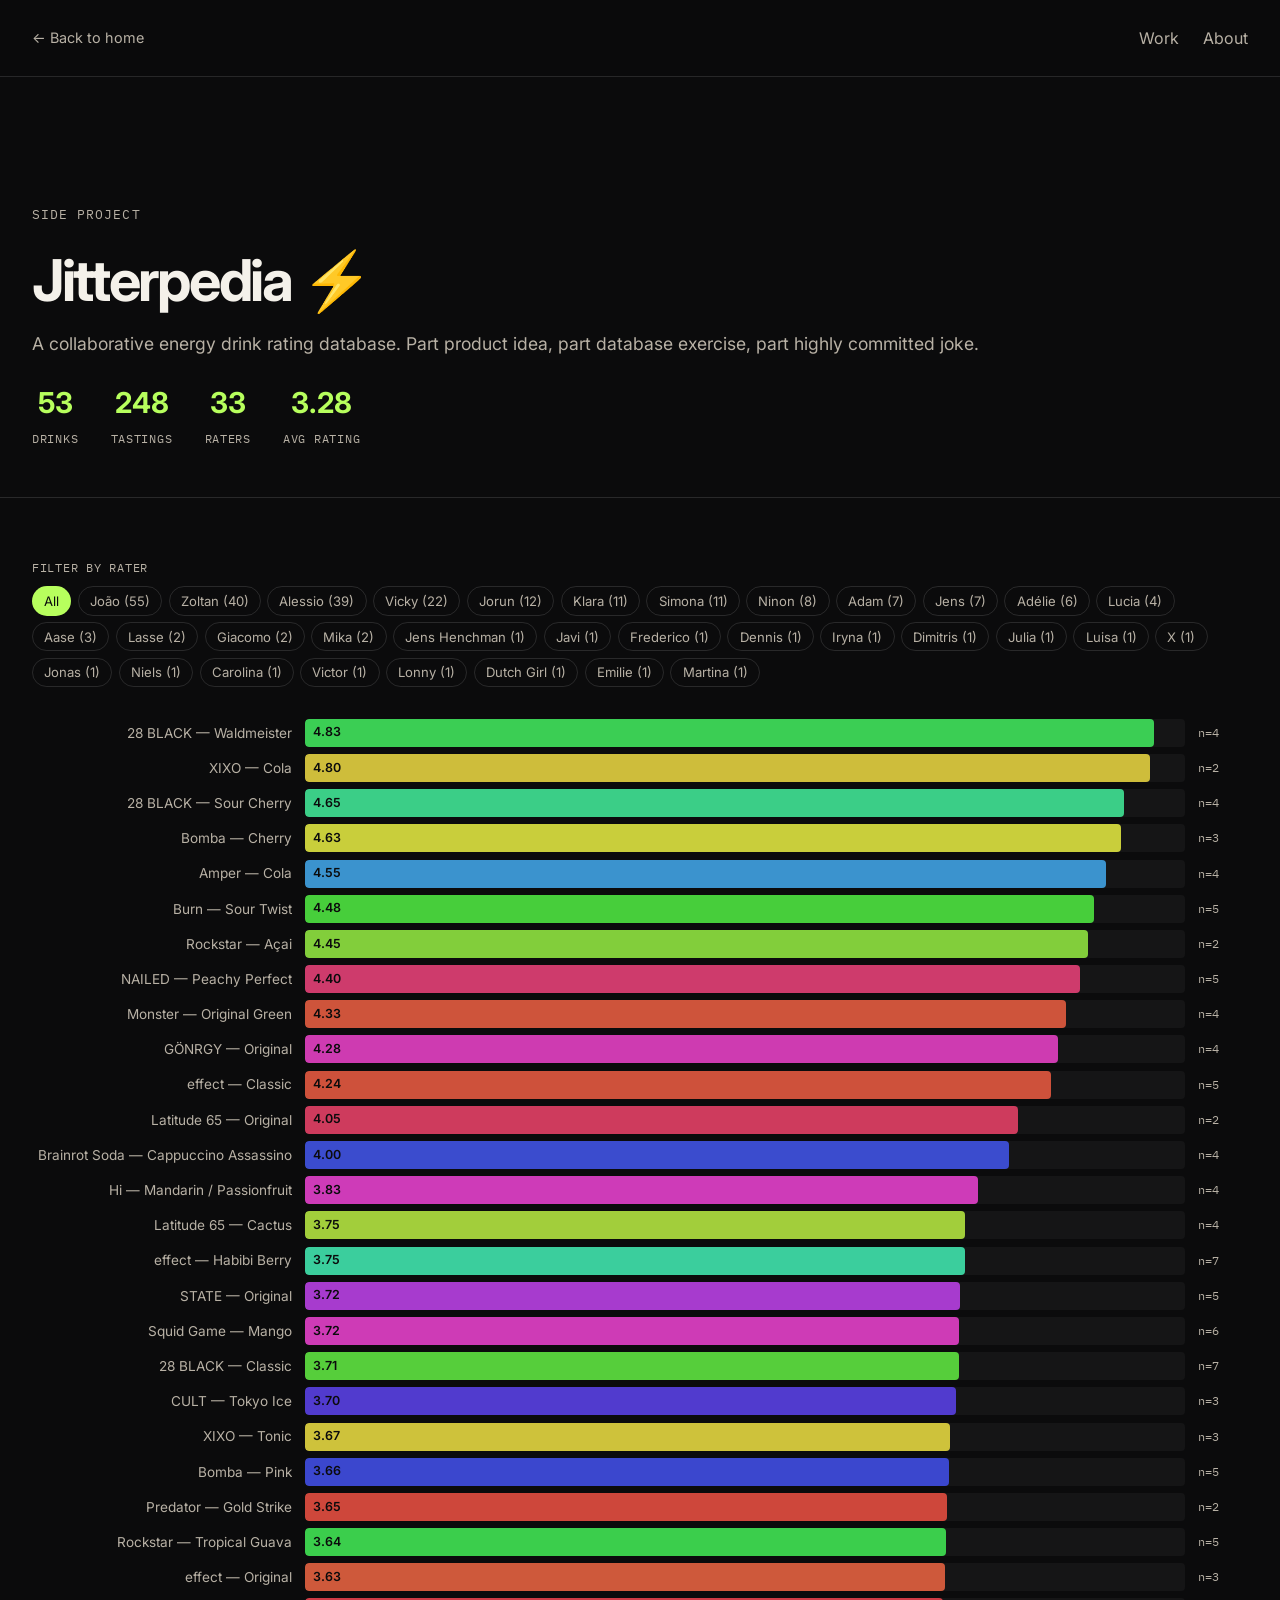
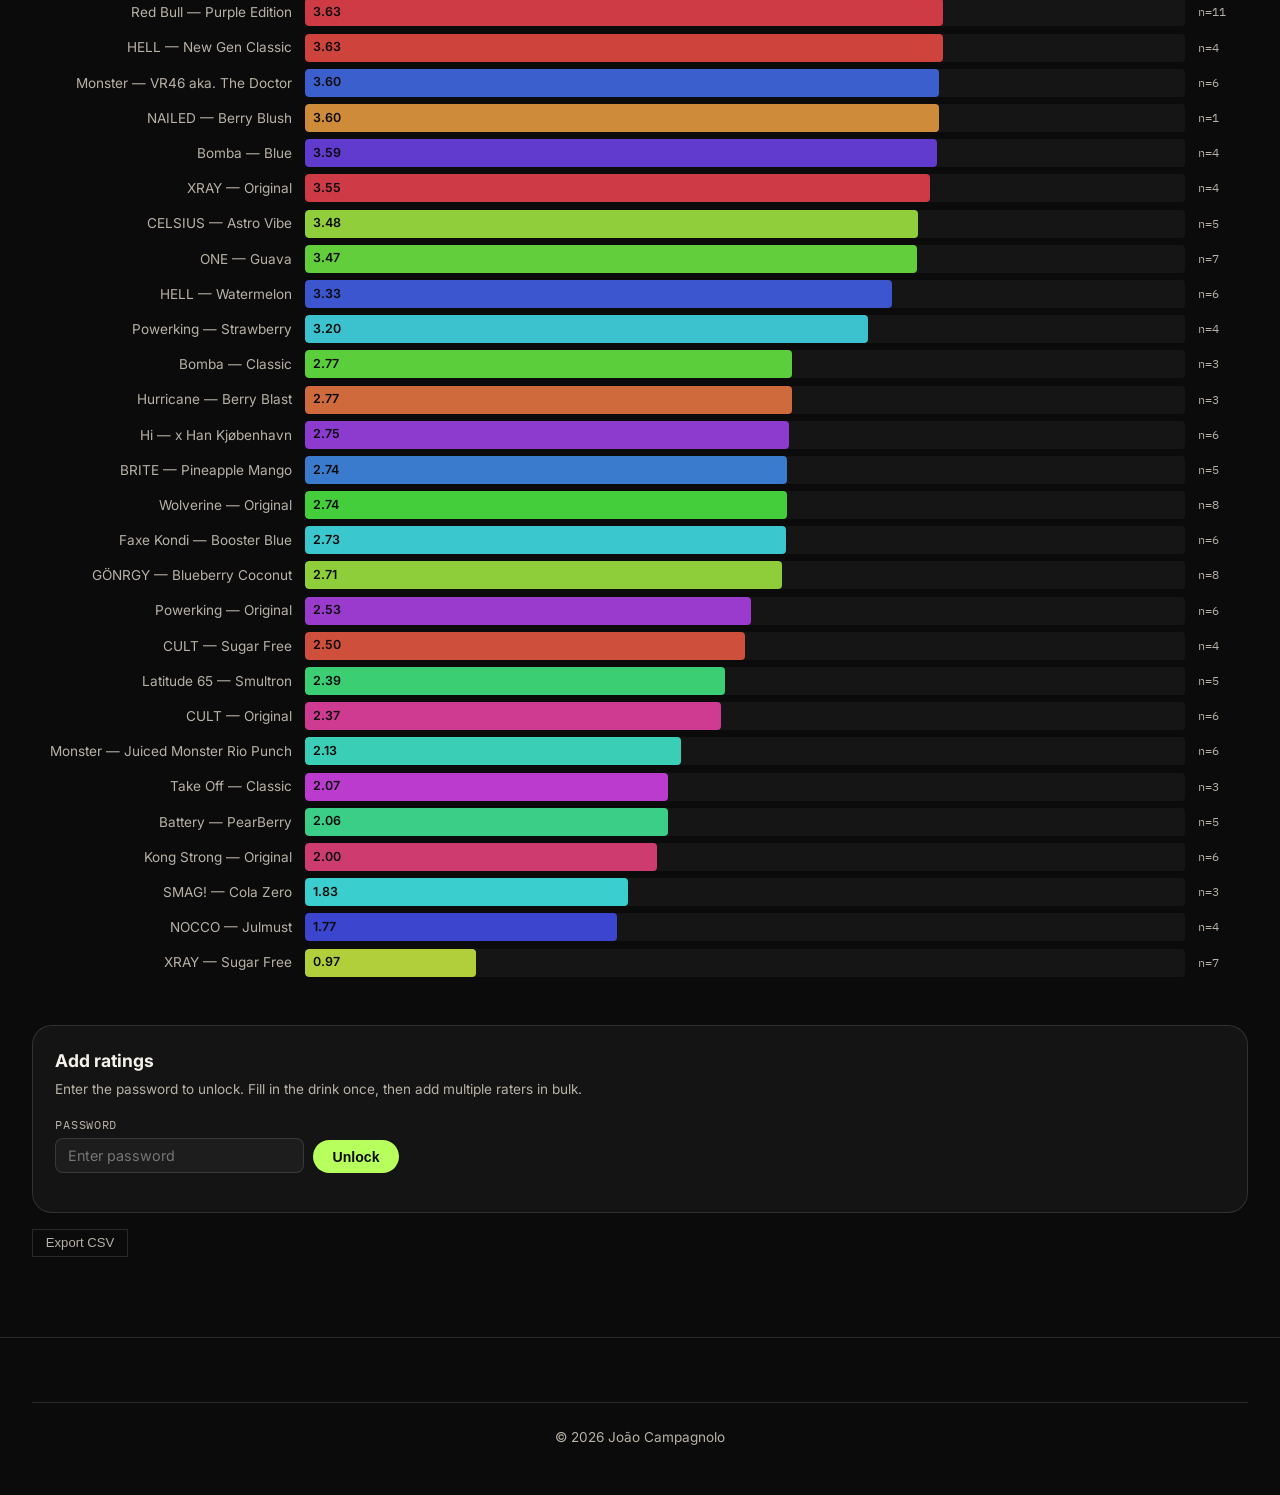
==== commit 1ebf4592: "Filter out records with NaN/empty scores in Jitterpedia Two records (Monster Rio Punch/Lucia, Predat" ====
--- a/projects/jitterpedia.html
+++ b/projects/jitterpedia.html
@@ -226,7 +226,11 @@
 
     function getLocal() { try { return JSON.parse(localStorage.getItem(LOCAL_KEY) || '[]'); } catch(e) { return []; } }
     function saveLocal(arr) { localStorage.setItem(LOCAL_KEY, JSON.stringify(arr)); }
-    function allData() { return JITTERPEDIA_DATA.concat(getLocal()); }
+    function allData() {
+      return JITTERPEDIA_DATA.concat(getLocal()).filter(function(d) {
+        return d.score !== '' && d.score !== null && !isNaN(d.score);
+      });
+    }
 
     // Color from string hash
     function hashColor(str) {
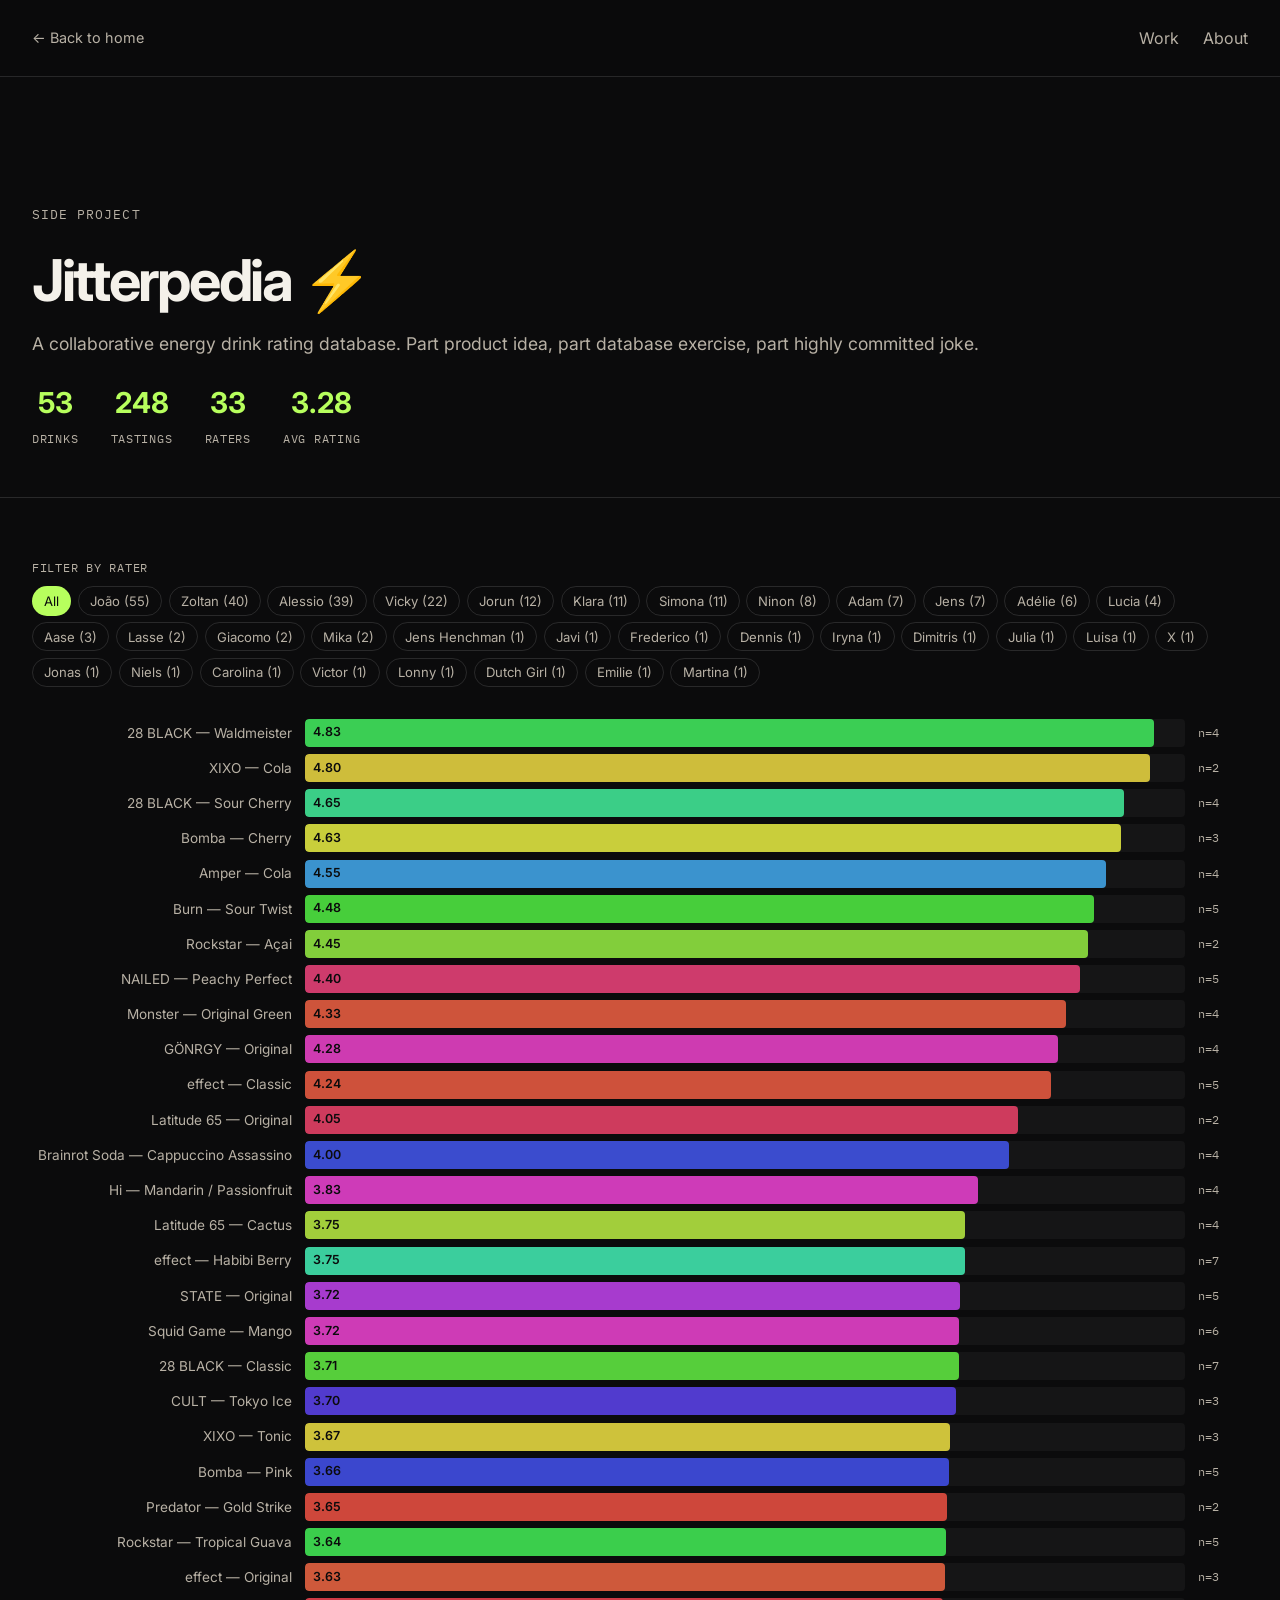
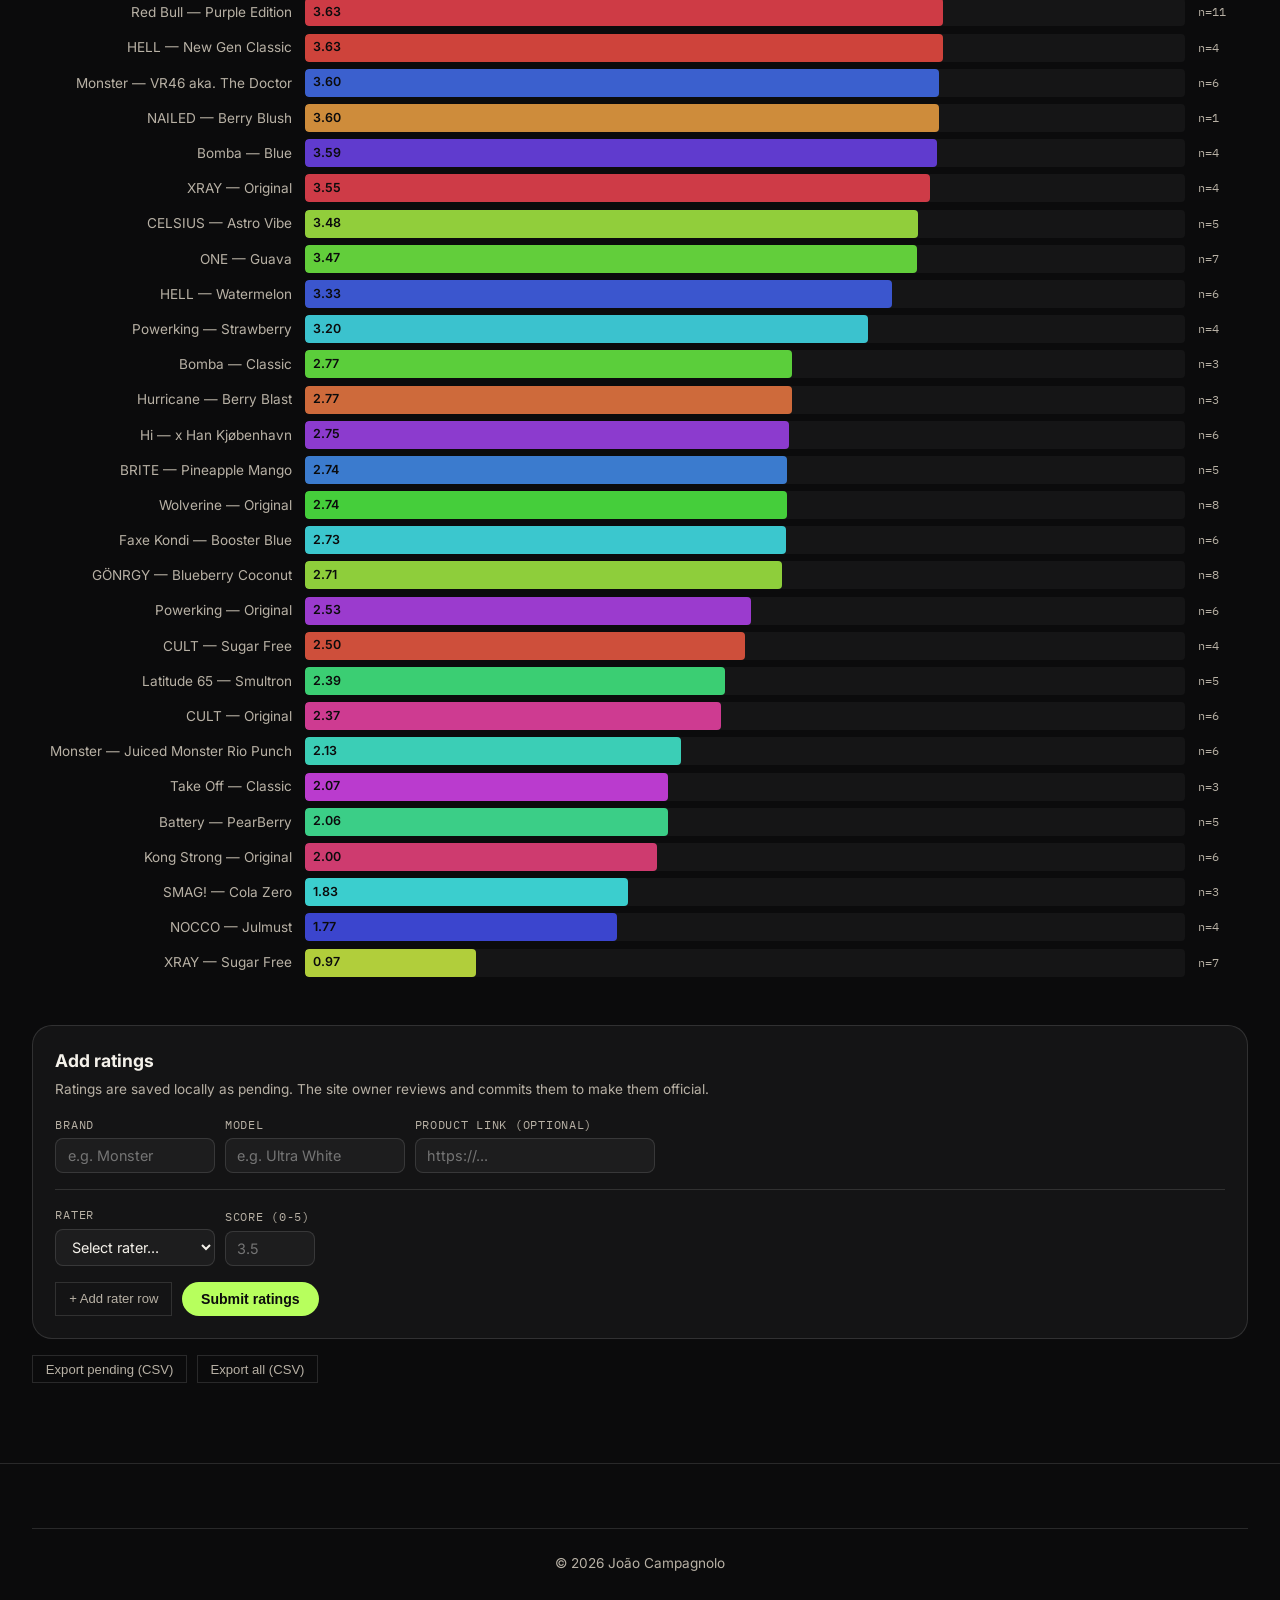
==== commit 00975520: "Replace password auth with pending/approved rating system in Jitterpedia Removes password-based prot" ====
--- a/projects/jitterpedia.html
+++ b/projects/jitterpedia.html
@@ -39,6 +39,7 @@
       cursor: pointer; transition: opacity 0.15s ease;
     }
     .jp-bar-row:hover { opacity: 0.85; }
+    .jp-bar-row.has-pending { border-left: 3px solid rgba(183, 255, 93, 0.4); padding-left: 0.5rem; }
     .jp-bar-name { width: 260px; min-width: 260px; text-align: right; font-size: 0.85rem; color: var(--muted); white-space: nowrap; overflow: hidden; text-overflow: ellipsis; }
     .jp-bar-name a { color: var(--muted); text-decoration: none; transition: color 0.15s; }
     .jp-bar-name a:hover { color: var(--accent); text-decoration: underline; }
@@ -55,18 +56,15 @@
     .jp-detail h3 { margin: 0 0 0.8rem; font-size: 1.2rem; }
     .jp-detail-grid { display: grid; grid-template-columns: repeat(auto-fill, minmax(160px, 1fr)); gap: 0.5rem; }
     .jp-detail-item { display: flex; justify-content: space-between; padding: 0.4rem 0.6rem; border-radius: 6px; background: rgba(255,255,255,0.03); }
+    .jp-detail-item.pending { border: 1px dashed rgba(183, 255, 93, 0.35); }
     .jp-detail-rater { color: var(--muted); font-size: 0.9rem; }
     .jp-detail-rating { font-weight: 600; color: var(--accent); font-size: 0.9rem; }
+    .jp-pending-tag { font-size: 0.7rem; color: rgba(183, 255, 93, 0.6); font-family: "IBM Plex Mono", monospace; margin-left: 0.3rem; }
 
     /* Add rating section */
     .jp-add { margin-top: 3rem; padding: 1.4rem; border: 1px solid var(--line); border-radius: var(--radius); background: var(--panel); }
     .jp-add h3 { margin: 0 0 0.3rem; font-size: 1.1rem; }
     .jp-add-hint { margin: 0 0 1rem; color: var(--muted); font-size: 0.85rem; }
-
-    .jp-auth { display: flex; gap: 0.6rem; align-items: flex-end; margin-bottom: 1rem; }
-    .jp-auth.authed { display: none; }
-    .jp-add-inner { display: none; }
-    .jp-add-inner.unlocked { display: block; }
 
     .jp-drink-row { display: flex; gap: 0.6rem; flex-wrap: wrap; align-items: flex-end; margin-bottom: 1rem; padding-bottom: 1rem; border-bottom: 1px solid var(--line); }
     .jp-rating-rows { margin-bottom: 1rem; }
@@ -93,8 +91,11 @@
     }
     .jp-btn--ghost:hover { border-color: var(--accent); color: var(--text); }
     .jp-btn--sm { padding: 0.35rem 0.8rem; font-size: 0.82rem; }
-
-    .jp-export { margin-top: 1rem; }
+    .jp-btn--danger { border-color: #ff6b6b; color: #ff6b6b; }
+    .jp-btn--danger:hover { background: #ff6b6b; color: #0b0b0c; border-color: transparent; }
+
+    .jp-actions { margin-top: 1rem; display: flex; gap: 0.6rem; flex-wrap: wrap; align-items: center; }
+    .jp-pending-count { font-size: 0.85rem; color: rgba(183, 255, 93, 0.7); font-family: "IBM Plex Mono", monospace; }
 
     .jp-toast {
       position: fixed; bottom: 2rem; left: 50%; transform: translateX(-50%) translateY(100px);
@@ -155,55 +156,48 @@
         <!-- Add ratings -->
         <div class="jp-add">
           <h3>Add ratings</h3>
-          <p class="jp-add-hint">Enter the password to unlock. Fill in the drink once, then add multiple raters in bulk.</p>
-
-          <div class="jp-auth" id="auth-row">
+          <p class="jp-add-hint">Ratings are saved locally as pending. The site owner reviews and commits them to make them official.</p>
+
+          <div class="jp-drink-row">
             <div class="jp-field">
-              <label for="pw">Password</label>
-              <input type="password" id="pw" placeholder="Enter password" />
+              <label for="add-brand">Brand</label>
+              <input type="text" id="add-brand" placeholder="e.g. Monster" list="brand-list" style="width:160px" />
+              <datalist id="brand-list"></datalist>
             </div>
-            <button class="jp-btn" id="auth-btn">Unlock</button>
+            <div class="jp-field">
+              <label for="add-model">Model</label>
+              <input type="text" id="add-model" placeholder="e.g. Ultra White" style="width:180px" />
+            </div>
+            <div class="jp-field">
+              <label for="add-link">Product link (optional)</label>
+              <input type="url" id="add-link" placeholder="https://..." style="width:240px" />
+            </div>
           </div>
 
-          <div class="jp-add-inner" id="add-inner">
-            <div class="jp-drink-row">
+          <div class="jp-rating-rows" id="rating-rows">
+            <div class="jp-rating-entry">
               <div class="jp-field">
-                <label for="add-brand">Brand</label>
-                <input type="text" id="add-brand" placeholder="e.g. Monster" list="brand-list" style="width:160px" />
-                <datalist id="brand-list"></datalist>
+                <label>Rater</label>
+                <select class="rater-select" style="width:160px"></select>
               </div>
               <div class="jp-field">
-                <label for="add-model">Model</label>
-                <input type="text" id="add-model" placeholder="e.g. Ultra White" style="width:180px" />
-              </div>
-              <div class="jp-field">
-                <label for="add-link">Product link (optional)</label>
-                <input type="url" id="add-link" placeholder="https://..." style="width:240px" />
+                <label>Score (0-5)</label>
+                <input type="number" class="score-input" min="0" max="5" step="0.1" placeholder="3.5" style="width:90px" />
               </div>
             </div>
-
-            <div class="jp-rating-rows" id="rating-rows">
-              <div class="jp-rating-entry">
-                <div class="jp-field">
-                  <label>Rater</label>
-                  <select class="rater-select" style="width:160px"></select>
-                </div>
-                <div class="jp-field">
-                  <label>Score (0-5)</label>
-                  <input type="number" class="score-input" min="0" max="5" step="0.1" placeholder="3.5" style="width:90px" />
-                </div>
-              </div>
-            </div>
-
-            <div class="jp-bulk-actions">
-              <button class="jp-btn--ghost jp-btn--sm" id="add-row-btn">+ Add rater row</button>
-              <button class="jp-btn" id="submit-btn">Submit all ratings</button>
-            </div>
+          </div>
+
+          <div class="jp-bulk-actions">
+            <button class="jp-btn--ghost jp-btn--sm" id="add-row-btn">+ Add rater row</button>
+            <button class="jp-btn" id="submit-btn">Submit ratings</button>
           </div>
         </div>
 
-        <div class="jp-export">
-          <button class="jp-btn--ghost jp-btn--sm" id="export-btn">Export CSV</button>
+        <div class="jp-actions">
+          <button class="jp-btn--ghost jp-btn--sm" id="export-pending-btn">Export pending (CSV)</button>
+          <button class="jp-btn--ghost jp-btn--sm" id="export-all-btn">Export all (CSV)</button>
+          <button class="jp-btn--ghost jp-btn--sm jp-btn--danger" id="clear-pending-btn" style="display:none">Clear pending</button>
+          <span class="jp-pending-count" id="pending-count"></span>
         </div>
       </div>
     </section>
@@ -221,46 +215,47 @@
   <script src="jitterpedia-data.js"></script>
   <script>
   (function () {
-    var PASSWORD = 'pogagnolo';
-    var LOCAL_KEY = 'jitterpedia_extra';
-
-    function getLocal() { try { return JSON.parse(localStorage.getItem(LOCAL_KEY) || '[]'); } catch(e) { return []; } }
-    function saveLocal(arr) { localStorage.setItem(LOCAL_KEY, JSON.stringify(arr)); }
+    var LOCAL_KEY = 'jitterpedia_pending';
+
+    function getPending() { try { return JSON.parse(localStorage.getItem(LOCAL_KEY) || '[]'); } catch(e) { return []; } }
+    function savePending(arr) { localStorage.setItem(LOCAL_KEY, JSON.stringify(arr)); }
+
+    // Merge official + pending, filtering NaN scores
     function allData() {
-      return JITTERPEDIA_DATA.concat(getLocal()).filter(function(d) {
+      var official = JITTERPEDIA_DATA.map(function(d) { d._pending = false; return d; });
+      var pending = getPending().map(function(d) { d._pending = true; return d; });
+      return official.concat(pending).filter(function(d) {
         return d.score !== '' && d.score !== null && !isNaN(d.score);
       });
     }
 
-    // Color from string hash
     function hashColor(str) {
       var h = 0;
       for (var i = 0; i < str.length; i++) h = str.charCodeAt(i) + ((h << 5) - h);
       return 'hsl(' + (Math.abs(h) % 360) + ', 60%, 52%)';
     }
 
-    // Escape HTML
     function esc(s) { var d = document.createElement('div'); d.textContent = s; return d.innerHTML; }
 
-    // Aggregate by brand + model
+    // Aggregate by brand + model, track pending
     function aggregate(data, raterFilter) {
       var filtered = raterFilter ? data.filter(function(d) { return d.rater === raterFilter; }) : data;
       var map = {};
       filtered.forEach(function(d) {
-        var key = d.brand + ' — ' + d.model;
-        if (!map[key]) map[key] = { brand: d.brand, model: d.model, sum: 0, count: 0, ratings: [], link: d.product_link || '' };
+        var key = d.brand + ' \u2014 ' + d.model;
+        if (!map[key]) map[key] = { brand: d.brand, model: d.model, sum: 0, count: 0, ratings: [], link: d.product_link || '', hasPending: false };
         map[key].sum += d.score;
         map[key].count++;
-        map[key].ratings.push({ rater: d.rater, rating: d.score });
+        map[key].ratings.push({ rater: d.rater, rating: d.score, pending: !!d._pending });
+        if (d._pending) map[key].hasPending = true;
         if (d.product_link && !map[key].link) map[key].link = d.product_link;
       });
       var arr = [];
-      for (var k in map) arr.push({ name: k, avg: map[k].sum / map[k].count, count: map[k].count, ratings: map[k].ratings, link: map[k].link });
+      for (var k in map) arr.push({ name: k, avg: map[k].sum / map[k].count, count: map[k].count, ratings: map[k].ratings, link: map[k].link, hasPending: map[k].hasPending });
       arr.sort(function(a, b) { return b.avg - a.avg; });
       return arr;
     }
 
-    // Stats
     function updateStats(data) {
       var drinks = {}, raters = {}, sum = 0;
       data.forEach(function(d) { drinks[d.brand + '|' + d.model] = 1; raters[d.rater] = 1; sum += d.score; });
@@ -270,7 +265,6 @@
       document.getElementById('stat-avg').textContent = data.length ? (sum / data.length).toFixed(2) : '0';
     }
 
-    // Rater filters
     function renderFilters(data) {
       var raters = {};
       data.forEach(function(d) { raters[d.rater] = (raters[d.rater] || 0) + 1; });
@@ -282,7 +276,6 @@
       });
     }
 
-    // Chart
     function renderChart(drinks) {
       var chart = document.getElementById('chart');
       chart.innerHTML = '';
@@ -293,7 +286,7 @@
           ? '<a href="' + esc(d.link) + '" target="_blank" rel="noopener" title="View product">' + esc(d.name) + '</a>'
           : esc(d.name);
         var row = document.createElement('div');
-        row.className = 'jp-bar-row';
+        row.className = 'jp-bar-row' + (d.hasPending ? ' has-pending' : '');
         row.setAttribute('data-drink', d.name);
         row.innerHTML =
           '<div class="jp-bar-name" title="' + esc(d.name) + '">' + nameHtml + '</div>' +
@@ -307,23 +300,22 @@
       var detail = document.getElementById('detail');
       var entry = drinks.find(function(d) { return d.name === drink; });
       if (!entry) { detail.classList.remove('show'); return; }
-      document.getElementById('detail-title').textContent = drink + ' — ' + entry.avg.toFixed(2) + ' avg';
+      document.getElementById('detail-title').textContent = drink + ' \u2014 ' + entry.avg.toFixed(2) + ' avg';
       var grid = document.getElementById('detail-grid');
       grid.innerHTML = '';
       entry.ratings.sort(function(a, b) { return b.rating - a.rating; }).forEach(function(r) {
-        grid.innerHTML += '<div class="jp-detail-item"><span class="jp-detail-rater">' + esc(r.rater) + '</span><span class="jp-detail-rating">' + r.rating.toFixed(1) + '</span></div>';
+        var pendingTag = r.pending ? '<span class="jp-pending-tag">pending</span>' : '';
+        grid.innerHTML += '<div class="jp-detail-item' + (r.pending ? ' pending' : '') + '"><span class="jp-detail-rater">' + esc(r.rater) + pendingTag + '</span><span class="jp-detail-rating">' + r.rating.toFixed(1) + '</span></div>';
       });
       detail.classList.add('show');
     }
 
-    // Rater list for dropdowns
     function getRaters(data) {
       var set = {};
       data.forEach(function(d) { set[d.rater] = 1; });
       return Object.keys(set).sort();
     }
 
-    // Brand datalist
     function populateBrands(data) {
       var brands = {};
       data.forEach(function(d) { brands[d.brand] = 1; });
@@ -332,7 +324,6 @@
       Object.keys(brands).sort().forEach(function(b) { dl.innerHTML += '<option value="' + esc(b) + '">'; });
     }
 
-    // Build rater <select> dropdown
     function buildRaterSelect(raters) {
       var html = '<option value="">Select rater...</option>';
       raters.forEach(function(r) { html += '<option value="' + esc(r) + '">' + esc(r) + '</option>'; });
@@ -340,7 +331,6 @@
       return html;
     }
 
-    // Handle rater select change (new rater prompt)
     function handleRaterSelect(sel) {
       if (sel.value === '__new__') {
         var name = prompt('Enter new rater name:');
@@ -350,17 +340,27 @@
           opt.value = name; opt.textContent = name;
           sel.insertBefore(opt, sel.querySelector('[value="__new__"]'));
           sel.value = name;
-        } else {
-          sel.value = '';
-        }
+        } else { sel.value = ''; }
       }
     }
 
-    // Toast
     function toast(msg) {
       var t = document.getElementById('toast');
       t.textContent = msg; t.classList.add('show');
       setTimeout(function() { t.classList.remove('show'); }, 2000);
+    }
+
+    function updatePendingUI() {
+      var pending = getPending();
+      var countEl = document.getElementById('pending-count');
+      var clearBtn = document.getElementById('clear-pending-btn');
+      if (pending.length > 0) {
+        countEl.textContent = pending.length + ' pending rating' + (pending.length > 1 ? 's' : '');
+        clearBtn.style.display = '';
+      } else {
+        countEl.textContent = '';
+        clearBtn.style.display = 'none';
+      }
     }
 
     // Full render
@@ -375,6 +375,7 @@
       renderChart(drinks);
       attachListeners(drinks);
       updateRaterDropdowns(data);
+      updatePendingUI();
     }
 
     function attachListeners(drinks) {
@@ -396,7 +397,7 @@
     function attachBarListeners(drinks) {
       document.querySelectorAll('.jp-bar-row').forEach(function(row) {
         row.addEventListener('click', function(e) {
-          if (e.target.tagName === 'A') return; // let links work
+          if (e.target.tagName === 'A') return;
           showDetail(row.getAttribute('data-drink'), drinks);
         });
       });
@@ -411,20 +412,6 @@
         if (cur) sel.value = cur;
       });
     }
-
-    // Auth
-    document.getElementById('auth-btn').addEventListener('click', function() {
-      if (document.getElementById('pw').value === PASSWORD) {
-        document.getElementById('auth-row').classList.add('authed');
-        document.getElementById('add-inner').classList.add('unlocked');
-        toast('Unlocked!');
-      } else {
-        toast('Wrong password');
-      }
-    });
-    document.getElementById('pw').addEventListener('keydown', function(e) {
-      if (e.key === 'Enter') document.getElementById('auth-btn').click();
-    });
 
     // Add rater row
     document.getElementById('add-row-btn').addEventListener('click', function() {
@@ -443,7 +430,7 @@
     // Handle rater select on initial row
     document.querySelector('.rater-select').addEventListener('change', function() { handleRaterSelect(this); });
 
-    // Submit all
+    // Submit
     document.getElementById('submit-btn').addEventListener('click', function() {
       var brand = document.getElementById('add-brand').value.trim();
       var model = document.getElementById('add-model').value.trim();
@@ -463,20 +450,35 @@
 
       if (!valid || newRatings.length === 0) { toast('Fill in all rater/score fields (0-5)'); return; }
 
-      var extra = getLocal();
-      newRatings.forEach(function(r) { extra.push(r); });
-      saveLocal(extra);
-
-      // Clear score fields but keep drink info
+      var pending = getPending();
+      newRatings.forEach(function(r) { pending.push(r); });
+      savePending(pending);
+
+      // Clear score fields but keep drink info for quick re-entry
       document.querySelectorAll('.score-input').forEach(function(inp) { inp.value = ''; });
       document.querySelectorAll('.rater-select').forEach(function(sel) { sel.value = ''; });
 
-      toast(newRatings.length + ' rating(s) added!');
+      toast(newRatings.length + ' pending rating' + (newRatings.length > 1 ? 's' : '') + ' added!');
       render();
     });
 
-    // Export
-    document.getElementById('export-btn').addEventListener('click', function() {
+    // Export pending only
+    document.getElementById('export-pending-btn').addEventListener('click', function() {
+      var pending = getPending();
+      if (pending.length === 0) { toast('No pending ratings'); return; }
+      var csv = 'brand,model,rater,score,product_link\n';
+      pending.forEach(function(d) {
+        csv += '"' + (d.brand||'').replace(/"/g,'""') + '","' + (d.model||'').replace(/"/g,'""') + '","' + (d.rater||'').replace(/"/g,'""') + '",' + d.score + ',"' + (d.product_link||'').replace(/"/g,'""') + '"\n';
+      });
+      var blob = new Blob([csv], { type: 'text/csv' });
+      var a = document.createElement('a');
+      a.href = URL.createObjectURL(blob); a.download = 'jitterpedia_pending.csv'; a.click();
+      URL.revokeObjectURL(a.href);
+      toast('Pending CSV exported!');
+    });
+
+    // Export all
+    document.getElementById('export-all-btn').addEventListener('click', function() {
       var data = allData();
       var csv = 'brand,model,rater,score,product_link\n';
       data.forEach(function(d) {
@@ -484,11 +486,17 @@
       });
       var blob = new Blob([csv], { type: 'text/csv' });
       var a = document.createElement('a');
-      a.href = URL.createObjectURL(blob);
-      a.download = 'jitterpedia_ratings.csv';
-      a.click();
+      a.href = URL.createObjectURL(blob); a.download = 'jitterpedia_all.csv'; a.click();
       URL.revokeObjectURL(a.href);
-      toast('CSV exported!');
+      toast('Full CSV exported!');
+    });
+
+    // Clear pending
+    document.getElementById('clear-pending-btn').addEventListener('click', function() {
+      if (!confirm('Clear all pending ratings? Make sure you\'ve exported them first.')) return;
+      savePending([]);
+      toast('Pending ratings cleared');
+      render();
     });
 
     // Init
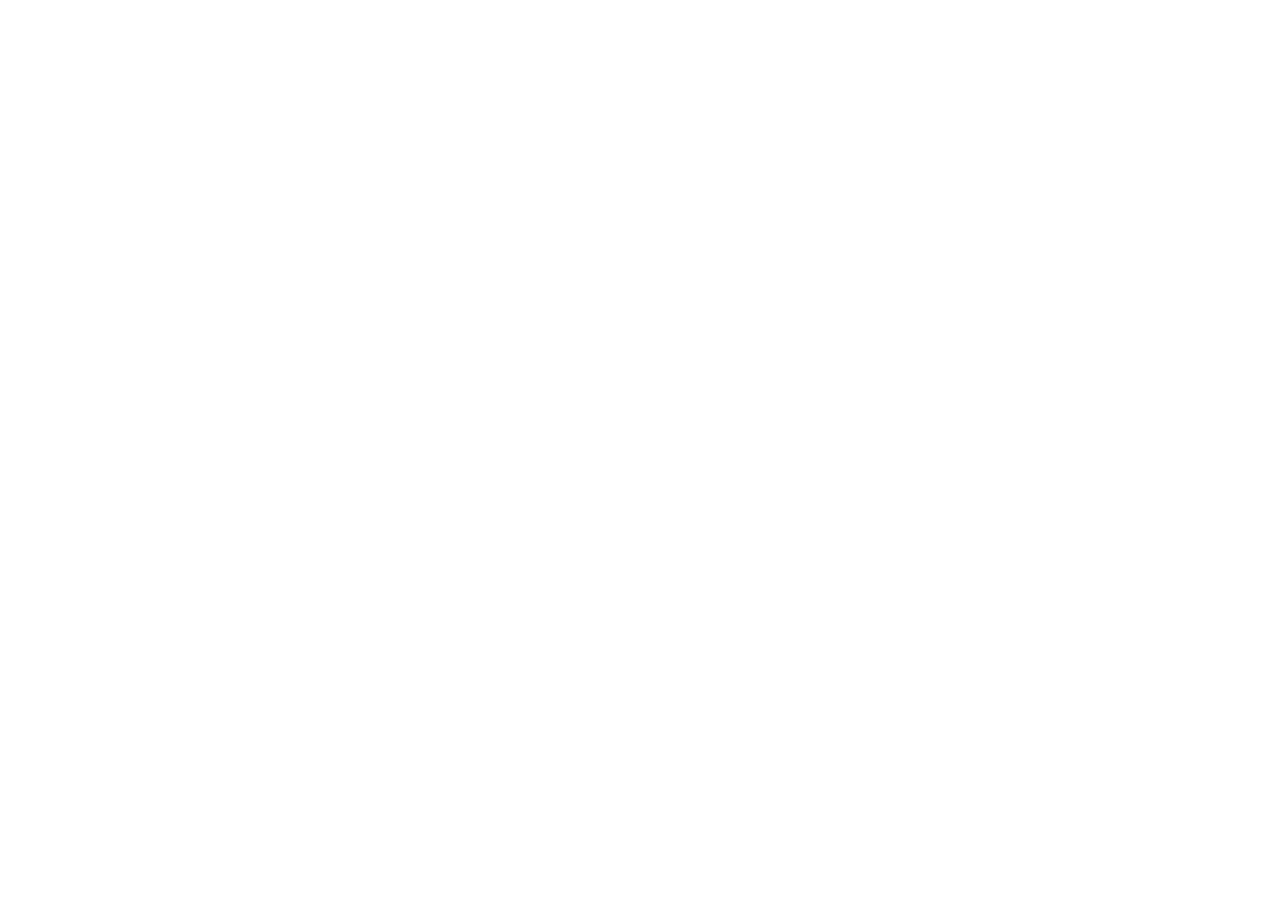
==== commit 317268ae: "Redesign portfolio as personal archive and feature independent projects" ====
--- a/projects/jitterpedia.html
+++ b/projects/jitterpedia.html
@@ -1,507 +1,107 @@
-<!DOCTYPE html>
+<!doctype html>
 <html lang="en">
-<head>
-  <meta charset="UTF-8" />
-  <meta name="viewport" content="width=device-width, initial-scale=1.0" />
-  <title>Jitterpedia ⚡ — Energy Drink Ratings</title>
-  <link rel="preconnect" href="https://fonts.googleapis.com" />
-  <link rel="preconnect" href="https://fonts.gstatic.com" crossorigin />
-  <link
-    href="https://fonts.googleapis.com/css2?family=IBM+Plex+Mono:wght@400;500&family=Inter:wght@400;500;600;700;800&display=swap"
-    rel="stylesheet"
-  />
-  <link rel="stylesheet" href="../styles.css" />
-  <style>
-    .jp-hero { padding: 8rem 0 3rem; border-bottom: 1px solid var(--line); }
-    .jp-hero h1 { margin: 0 0 0.5rem; font-size: clamp(2.4rem, 5vw, 3.6rem); letter-spacing: -0.04em; }
-    .jp-hero .subtitle { color: var(--muted); font-size: 1.1rem; margin: 0 0 1.5rem; }
-
-    .jp-stats { display: flex; gap: 2rem; flex-wrap: wrap; }
-    .jp-stat { text-align: center; }
-    .jp-stat .num { display: block; font-size: 1.8rem; font-weight: 700; color: var(--accent); }
-    .jp-stat .lbl { font-size: 0.78rem; color: var(--muted); font-family: "IBM Plex Mono", monospace; text-transform: uppercase; letter-spacing: 0.06em; }
-
-    .jp-body { padding: 3rem 0 5rem; }
-
-    .jp-filters { margin-bottom: 2rem; }
-    .jp-filters-label { font-family: "IBM Plex Mono", monospace; font-size: 0.78rem; color: var(--muted); text-transform: uppercase; letter-spacing: 0.06em; margin-bottom: 0.6rem; }
-    .jp-filter-row { display: flex; flex-wrap: wrap; gap: 0.4rem; }
-    .jp-filter-btn {
-      padding: 0.35rem 0.7rem; border: 1px solid var(--line); border-radius: 999px;
-      background: transparent; color: var(--muted); font-size: 0.82rem; font-family: "Inter", sans-serif;
-      cursor: pointer; transition: all 0.15s ease;
-    }
-    .jp-filter-btn:hover { border-color: var(--accent); color: var(--text); }
-    .jp-filter-btn.active { background: var(--accent); color: #0b0b0c; border-color: transparent; }
-
-    .jp-bar-row {
-      display: flex; align-items: center; gap: 0.8rem; margin-bottom: 0.45rem;
-      cursor: pointer; transition: opacity 0.15s ease;
-    }
-    .jp-bar-row:hover { opacity: 0.85; }
-    .jp-bar-row.has-pending { border-left: 3px solid rgba(183, 255, 93, 0.4); padding-left: 0.5rem; }
-    .jp-bar-name { width: 260px; min-width: 260px; text-align: right; font-size: 0.85rem; color: var(--muted); white-space: nowrap; overflow: hidden; text-overflow: ellipsis; }
-    .jp-bar-name a { color: var(--muted); text-decoration: none; transition: color 0.15s; }
-    .jp-bar-name a:hover { color: var(--accent); text-decoration: underline; }
-    .jp-bar-track { flex: 1; height: 28px; background: var(--panel); border-radius: 4px; position: relative; overflow: hidden; }
-    .jp-bar-fill { height: 100%; border-radius: 4px; transition: width 0.6s cubic-bezier(0.22,1,0.36,1); display: flex; align-items: center; padding-left: 8px; }
-    .jp-bar-score { font-size: 0.78rem; font-weight: 600; color: #0b0b0c; white-space: nowrap; }
-    .jp-bar-count { width: 50px; min-width: 50px; font-size: 0.75rem; color: var(--muted); font-family: "IBM Plex Mono", monospace; }
-
-    .jp-detail {
-      margin-top: 1.5rem; padding: 1.2rem; border: 1px solid var(--line); border-radius: var(--radius);
-      background: var(--panel); display: none;
-    }
-    .jp-detail.show { display: block; }
-    .jp-detail h3 { margin: 0 0 0.8rem; font-size: 1.2rem; }
-    .jp-detail-grid { display: grid; grid-template-columns: repeat(auto-fill, minmax(160px, 1fr)); gap: 0.5rem; }
-    .jp-detail-item { display: flex; justify-content: space-between; padding: 0.4rem 0.6rem; border-radius: 6px; background: rgba(255,255,255,0.03); }
-    .jp-detail-item.pending { border: 1px dashed rgba(183, 255, 93, 0.35); }
-    .jp-detail-rater { color: var(--muted); font-size: 0.9rem; }
-    .jp-detail-rating { font-weight: 600; color: var(--accent); font-size: 0.9rem; }
-    .jp-pending-tag { font-size: 0.7rem; color: rgba(183, 255, 93, 0.6); font-family: "IBM Plex Mono", monospace; margin-left: 0.3rem; }
-
-    /* Add rating section */
-    .jp-add { margin-top: 3rem; padding: 1.4rem; border: 1px solid var(--line); border-radius: var(--radius); background: var(--panel); }
-    .jp-add h3 { margin: 0 0 0.3rem; font-size: 1.1rem; }
-    .jp-add-hint { margin: 0 0 1rem; color: var(--muted); font-size: 0.85rem; }
-
-    .jp-drink-row { display: flex; gap: 0.6rem; flex-wrap: wrap; align-items: flex-end; margin-bottom: 1rem; padding-bottom: 1rem; border-bottom: 1px solid var(--line); }
-    .jp-rating-rows { margin-bottom: 1rem; }
-    .jp-rating-entry { display: flex; gap: 0.6rem; align-items: flex-end; margin-bottom: 0.5rem; }
-    .jp-bulk-actions { display: flex; gap: 0.6rem; flex-wrap: wrap; }
-
-    .jp-field { display: flex; flex-direction: column; gap: 0.3rem; }
-    .jp-field label { font-size: 0.75rem; color: var(--muted); font-family: "IBM Plex Mono", monospace; text-transform: uppercase; letter-spacing: 0.06em; }
-    .jp-field input, .jp-field select {
-      padding: 0.5rem 0.7rem; border: 1px solid var(--line); border-radius: 8px;
-      background: rgba(255,255,255,0.04); color: var(--text); font-size: 0.9rem; font-family: "Inter", sans-serif;
-    }
-    .jp-field input:focus, .jp-field select:focus { outline: none; border-color: var(--accent); }
-    .jp-field select { appearance: auto; }
-
-    .jp-btn {
-      padding: 0.55rem 1.2rem; border: none; border-radius: 999px;
-      background: var(--accent); color: #0b0b0c; font-weight: 600; font-size: 0.88rem;
-      cursor: pointer; transition: transform 0.15s ease;
-    }
-    .jp-btn:hover { transform: translateY(-1px); }
-    .jp-btn--ghost {
-      background: transparent; border: 1px solid var(--line); color: var(--muted); font-weight: 400;
-    }
-    .jp-btn--ghost:hover { border-color: var(--accent); color: var(--text); }
-    .jp-btn--sm { padding: 0.35rem 0.8rem; font-size: 0.82rem; }
-    .jp-btn--danger { border-color: #ff6b6b; color: #ff6b6b; }
-    .jp-btn--danger:hover { background: #ff6b6b; color: #0b0b0c; border-color: transparent; }
-
-    .jp-actions { margin-top: 1rem; display: flex; gap: 0.6rem; flex-wrap: wrap; align-items: center; }
-    .jp-pending-count { font-size: 0.85rem; color: rgba(183, 255, 93, 0.7); font-family: "IBM Plex Mono", monospace; }
-
-    .jp-toast {
-      position: fixed; bottom: 2rem; left: 50%; transform: translateX(-50%) translateY(100px);
-      padding: 0.7rem 1.4rem; border-radius: 999px; background: var(--accent); color: #0b0b0c;
-      font-weight: 600; font-size: 0.9rem; opacity: 0; transition: all 0.3s ease; z-index: 100;
-    }
-    .jp-toast.show { transform: translateX(-50%) translateY(0); opacity: 1; }
-
-    .back-link { display: inline-flex; align-items: center; gap: 0.4rem; color: var(--muted); font-size: 0.9rem; transition: color 0.2s ease; }
-    .back-link:hover { color: var(--text); }
-
-    @media (max-width: 900px) {
-      .jp-hero { padding: 6rem 0 2rem; }
-      .jp-bar-name { width: 120px; min-width: 120px; font-size: 0.78rem; }
-      .jp-drink-row, .jp-rating-entry { flex-direction: column; }
-    }
-  </style>
-</head>
-<body>
-  <header class="site-header">
-    <div class="container header-inner">
-      <a class="back-link" href="../index.html">&larr; Back to home</a>
-      <nav class="nav">
-        <a href="../index.html#work">Work</a>
-        <a href="../index.html#about">About</a>
-      </nav>
-    </div>
-  </header>
-
-  <main>
-    <section class="jp-hero">
-      <div class="container">
-        <p class="eyebrow">Side project</p>
-        <h1>Jitterpedia ⚡</h1>
-        <p class="subtitle">A collaborative energy drink rating database. Part product idea, part database exercise, part highly committed joke.</p>
-        <div class="jp-stats">
-          <div class="jp-stat"><span class="num" id="stat-drinks">0</span><span class="lbl">Drinks</span></div>
-          <div class="jp-stat"><span class="num" id="stat-tastings">0</span><span class="lbl">Tastings</span></div>
-          <div class="jp-stat"><span class="num" id="stat-raters">0</span><span class="lbl">Raters</span></div>
-          <div class="jp-stat"><span class="num" id="stat-avg">0</span><span class="lbl">Avg Rating</span></div>
-        </div>
+  <head>
+    <meta charset="utf-8" />
+    <meta name="viewport" content="width=device-width,initial-scale=1" />
+    <meta
+      name="description"
+      content="Jitterpedia has a new home: explore the independent tasting archive."
+    />
+    <title>Jitterpedia has moved</title>
+    <style>
+      body {
+        margin: 0;
+        background: #141019;
+        color: #f5f2e9;
+        font:
+          18px/1.6 Arial,
+          sans-serif;
+      }
+      main {
+        max-width: 650px;
+        margin: 10vh auto;
+        padding: 24px;
+      }
+      img {
+        width: 100%;
+        height: auto;
+      }
+      a,
+      button {
+        color: #ddff36;
+      }
+      button {
+        padding: 12px 16px;
+        border: 1px solid #ddff36;
+        background: transparent;
+        font: inherit;
+        cursor: pointer;
+      }
+      a {
+        display: inline-block;
+        margin-top: 16px;
+      }
+      p {
+        color: #c2b8c9;
+      }
+      [hidden] {
+        display: none;
+      }
+    </style>
+  </head>
+  <body>
+    <main>
+      <img src="../images/jitterpedia-wordmark.png" alt="Jitterpedia" />
+      <h1>A new home for the collection.</h1>
+      <p>Explore the new Jitterpedia and submit ratings for review.</p>
+      <div id="legacy" hidden>
+        <p id="legacy-message"></p>
+        <button id="export" type="button">Download saved ratings</button>
+        <p>
+          Keep this export before moving to the new site. Your saved ratings stay in this browser
+          and have not been submitted.
+        </p>
       </div>
-    </section>
-
-    <section class="jp-body">
-      <div class="container">
-        <div class="jp-filters">
-          <p class="jp-filters-label">Filter by rater</p>
-          <div class="jp-filter-row" id="rater-filters"></div>
-        </div>
-
-        <div id="chart"></div>
-        <div class="jp-detail" id="detail">
-          <h3 id="detail-title"></h3>
-          <div class="jp-detail-grid" id="detail-grid"></div>
-        </div>
-
-        <!-- Add ratings -->
-        <div class="jp-add">
-          <h3>Add ratings</h3>
-          <p class="jp-add-hint">Ratings are saved locally as pending. The site owner reviews and commits them to make them official.</p>
-
-          <div class="jp-drink-row">
-            <div class="jp-field">
-              <label for="add-brand">Brand</label>
-              <input type="text" id="add-brand" placeholder="e.g. Monster" list="brand-list" style="width:160px" />
-              <datalist id="brand-list"></datalist>
-            </div>
-            <div class="jp-field">
-              <label for="add-model">Model</label>
-              <input type="text" id="add-model" placeholder="e.g. Ultra White" style="width:180px" />
-            </div>
-            <div class="jp-field">
-              <label for="add-link">Product link (optional)</label>
-              <input type="url" id="add-link" placeholder="https://..." style="width:240px" />
-            </div>
-          </div>
-
-          <div class="jp-rating-rows" id="rating-rows">
-            <div class="jp-rating-entry">
-              <div class="jp-field">
-                <label>Rater</label>
-                <select class="rater-select" style="width:160px"></select>
-              </div>
-              <div class="jp-field">
-                <label>Score (0-5)</label>
-                <input type="number" class="score-input" min="0" max="5" step="0.1" placeholder="3.5" style="width:90px" />
-              </div>
-            </div>
-          </div>
-
-          <div class="jp-bulk-actions">
-            <button class="jp-btn--ghost jp-btn--sm" id="add-row-btn">+ Add rater row</button>
-            <button class="jp-btn" id="submit-btn">Submit ratings</button>
-          </div>
-        </div>
-
-        <div class="jp-actions">
-          <button class="jp-btn--ghost jp-btn--sm" id="export-pending-btn">Export pending (CSV)</button>
-          <button class="jp-btn--ghost jp-btn--sm" id="export-all-btn">Export all (CSV)</button>
-          <button class="jp-btn--ghost jp-btn--sm jp-btn--danger" id="clear-pending-btn" style="display:none">Clear pending</button>
-          <span class="jp-pending-count" id="pending-count"></span>
-        </div>
-      </div>
-    </section>
-  </main>
-
-  <footer class="site-footer">
-    <div class="container footer-compact">
-      <div class="footer-divider"></div>
-      <p class="footer-copy">&copy; 2026 Jo&atilde;o Campagnolo</p>
-    </div>
-  </footer>
-
-  <div class="jp-toast" id="toast"></div>
-
-  <script src="jitterpedia-data.js"></script>
-  <script>
-  (function () {
-    var LOCAL_KEY = 'jitterpedia_pending';
-
-    function getPending() { try { return JSON.parse(localStorage.getItem(LOCAL_KEY) || '[]'); } catch(e) { return []; } }
-    function savePending(arr) { localStorage.setItem(LOCAL_KEY, JSON.stringify(arr)); }
-
-    // Merge official + pending, filtering NaN scores
-    function allData() {
-      var official = JITTERPEDIA_DATA.map(function(d) { d._pending = false; return d; });
-      var pending = getPending().map(function(d) { d._pending = true; return d; });
-      return official.concat(pending).filter(function(d) {
-        return d.score !== '' && d.score !== null && !isNaN(d.score);
-      });
-    }
-
-    function hashColor(str) {
-      var h = 0;
-      for (var i = 0; i < str.length; i++) h = str.charCodeAt(i) + ((h << 5) - h);
-      return 'hsl(' + (Math.abs(h) % 360) + ', 60%, 52%)';
-    }
-
-    function esc(s) { var d = document.createElement('div'); d.textContent = s; return d.innerHTML; }
-
-    // Aggregate by brand + model, track pending
-    function aggregate(data, raterFilter) {
-      var filtered = raterFilter ? data.filter(function(d) { return d.rater === raterFilter; }) : data;
-      var map = {};
-      filtered.forEach(function(d) {
-        var key = d.brand + ' \u2014 ' + d.model;
-        if (!map[key]) map[key] = { brand: d.brand, model: d.model, sum: 0, count: 0, ratings: [], link: d.product_link || '', hasPending: false };
-        map[key].sum += d.score;
-        map[key].count++;
-        map[key].ratings.push({ rater: d.rater, rating: d.score, pending: !!d._pending });
-        if (d._pending) map[key].hasPending = true;
-        if (d.product_link && !map[key].link) map[key].link = d.product_link;
-      });
-      var arr = [];
-      for (var k in map) arr.push({ name: k, avg: map[k].sum / map[k].count, count: map[k].count, ratings: map[k].ratings, link: map[k].link, hasPending: map[k].hasPending });
-      arr.sort(function(a, b) { return b.avg - a.avg; });
-      return arr;
-    }
-
-    function updateStats(data) {
-      var drinks = {}, raters = {}, sum = 0;
-      data.forEach(function(d) { drinks[d.brand + '|' + d.model] = 1; raters[d.rater] = 1; sum += d.score; });
-      document.getElementById('stat-drinks').textContent = Object.keys(drinks).length;
-      document.getElementById('stat-tastings').textContent = data.length;
-      document.getElementById('stat-raters').textContent = Object.keys(raters).length;
-      document.getElementById('stat-avg').textContent = data.length ? (sum / data.length).toFixed(2) : '0';
-    }
-
-    function renderFilters(data) {
-      var raters = {};
-      data.forEach(function(d) { raters[d.rater] = (raters[d.rater] || 0) + 1; });
-      var sorted = Object.keys(raters).sort(function(a, b) { return raters[b] - raters[a]; });
-      var row = document.getElementById('rater-filters');
-      row.innerHTML = '<button class="jp-filter-btn active" data-rater="">All</button>';
-      sorted.forEach(function(r) {
-        row.innerHTML += '<button class="jp-filter-btn" data-rater="' + esc(r) + '">' + esc(r) + ' (' + raters[r] + ')</button>';
-      });
-    }
-
-    function renderChart(drinks) {
-      var chart = document.getElementById('chart');
-      chart.innerHTML = '';
-      drinks.forEach(function(d) {
-        var pct = (d.avg / 5 * 100).toFixed(1);
-        var color = hashColor(d.name);
-        var nameHtml = d.link
-          ? '<a href="' + esc(d.link) + '" target="_blank" rel="noopener" title="View product">' + esc(d.name) + '</a>'
-          : esc(d.name);
-        var row = document.createElement('div');
-        row.className = 'jp-bar-row' + (d.hasPending ? ' has-pending' : '');
-        row.setAttribute('data-drink', d.name);
-        row.innerHTML =
-          '<div class="jp-bar-name" title="' + esc(d.name) + '">' + nameHtml + '</div>' +
-          '<div class="jp-bar-track"><div class="jp-bar-fill" style="width:' + pct + '%;background:' + color + '"><span class="jp-bar-score">' + d.avg.toFixed(2) + '</span></div></div>' +
-          '<div class="jp-bar-count">n=' + d.count + '</div>';
-        chart.appendChild(row);
-      });
-    }
-
-    function showDetail(drink, drinks) {
-      var detail = document.getElementById('detail');
-      var entry = drinks.find(function(d) { return d.name === drink; });
-      if (!entry) { detail.classList.remove('show'); return; }
-      document.getElementById('detail-title').textContent = drink + ' \u2014 ' + entry.avg.toFixed(2) + ' avg';
-      var grid = document.getElementById('detail-grid');
-      grid.innerHTML = '';
-      entry.ratings.sort(function(a, b) { return b.rating - a.rating; }).forEach(function(r) {
-        var pendingTag = r.pending ? '<span class="jp-pending-tag">pending</span>' : '';
-        grid.innerHTML += '<div class="jp-detail-item' + (r.pending ? ' pending' : '') + '"><span class="jp-detail-rater">' + esc(r.rater) + pendingTag + '</span><span class="jp-detail-rating">' + r.rating.toFixed(1) + '</span></div>';
-      });
-      detail.classList.add('show');
-    }
-
-    function getRaters(data) {
-      var set = {};
-      data.forEach(function(d) { set[d.rater] = 1; });
-      return Object.keys(set).sort();
-    }
-
-    function populateBrands(data) {
-      var brands = {};
-      data.forEach(function(d) { brands[d.brand] = 1; });
-      var dl = document.getElementById('brand-list');
-      dl.innerHTML = '';
-      Object.keys(brands).sort().forEach(function(b) { dl.innerHTML += '<option value="' + esc(b) + '">'; });
-    }
-
-    function buildRaterSelect(raters) {
-      var html = '<option value="">Select rater...</option>';
-      raters.forEach(function(r) { html += '<option value="' + esc(r) + '">' + esc(r) + '</option>'; });
-      html += '<option value="__new__">+ New rater...</option>';
-      return html;
-    }
-
-    function handleRaterSelect(sel) {
-      if (sel.value === '__new__') {
-        var name = prompt('Enter new rater name:');
-        if (name && name.trim()) {
-          name = name.trim();
-          var opt = document.createElement('option');
-          opt.value = name; opt.textContent = name;
-          sel.insertBefore(opt, sel.querySelector('[value="__new__"]'));
-          sel.value = name;
-        } else { sel.value = ''; }
-      }
-    }
-
-    function toast(msg) {
-      var t = document.getElementById('toast');
-      t.textContent = msg; t.classList.add('show');
-      setTimeout(function() { t.classList.remove('show'); }, 2000);
-    }
-
-    function updatePendingUI() {
-      var pending = getPending();
-      var countEl = document.getElementById('pending-count');
-      var clearBtn = document.getElementById('clear-pending-btn');
-      if (pending.length > 0) {
-        countEl.textContent = pending.length + ' pending rating' + (pending.length > 1 ? 's' : '');
-        clearBtn.style.display = '';
-      } else {
-        countEl.textContent = '';
-        clearBtn.style.display = 'none';
-      }
-    }
-
-    // Full render
-    var activeRater = '';
-
-    function render() {
-      var data = allData();
-      updateStats(data);
-      renderFilters(data);
-      populateBrands(data);
-      var drinks = aggregate(data, activeRater || null);
-      renderChart(drinks);
-      attachListeners(drinks);
-      updateRaterDropdowns(data);
-      updatePendingUI();
-    }
-
-    function attachListeners(drinks) {
-      document.querySelectorAll('.jp-filter-btn').forEach(function(btn) {
-        btn.addEventListener('click', function(e) {
-          e.stopPropagation();
-          document.querySelectorAll('.jp-filter-btn').forEach(function(b) { b.classList.remove('active'); });
-          btn.classList.add('active');
-          activeRater = btn.getAttribute('data-rater');
-          var d = aggregate(allData(), activeRater || null);
-          renderChart(d);
-          document.getElementById('detail').classList.remove('show');
-          attachBarListeners(d);
+      <a href="https://jitterpedia.pogagnolo.chatgpt.site/">Open Jitterpedia ↗</a><br /><a
+        href="../index.html"
+        >← João Campagnolo</a
+      >
+    </main>
+    <script>
+      (() => {
+        let pending = [];
+        try {
+          const stored = JSON.parse(localStorage.getItem("jitterpedia_pending") || "[]");
+          if (Array.isArray(stored)) pending = stored;
+        } catch {}
+        if (!pending.length) {
+          location.replace("https://jitterpedia.pogagnolo.chatgpt.site/");
+          return;
+        }
+        document.getElementById("legacy").hidden = false;
+        document.getElementById("legacy-message").textContent =
+          "You have " + pending.length + " pending ratings saved here from the old site.";
+        document.getElementById("export").addEventListener("click", () => {
+          const cell = (v) => {
+            let s = String(v ?? "");
+            if (/^[=+\-@\t\r]/.test(s)) s = "'" + s;
+            return '"' + s.replaceAll('"', '""') + '"';
+          };
+          const data =
+            "brand,model,rater,score,product_link\r\n" +
+            pending
+              .map((r) => [r.brand, r.model, r.rater, r.score, r.product_link].map(cell).join(","))
+              .join("\r\n");
+          const url = URL.createObjectURL(
+            new Blob(["\ufeff" + data], { type: "text/csv;charset=utf-8" }),
+          );
+          const a = document.createElement("a");
+          a.href = url;
+          a.download = "jitterpedia-pending.csv";
+          a.click();
+          setTimeout(() => URL.revokeObjectURL(url), 1000);
         });
-      });
-      attachBarListeners(drinks);
-    }
-
-    function attachBarListeners(drinks) {
-      document.querySelectorAll('.jp-bar-row').forEach(function(row) {
-        row.addEventListener('click', function(e) {
-          if (e.target.tagName === 'A') return;
-          showDetail(row.getAttribute('data-drink'), drinks);
-        });
-      });
-    }
-
-    function updateRaterDropdowns(data) {
-      var raters = getRaters(data);
-      var html = buildRaterSelect(raters);
-      document.querySelectorAll('.rater-select').forEach(function(sel) {
-        var cur = sel.value;
-        sel.innerHTML = html;
-        if (cur) sel.value = cur;
-      });
-    }
-
-    // Add rater row
-    document.getElementById('add-row-btn').addEventListener('click', function() {
-      var container = document.getElementById('rating-rows');
-      var raters = getRaters(allData());
-      var entry = document.createElement('div');
-      entry.className = 'jp-rating-entry';
-      entry.innerHTML =
-        '<div class="jp-field"><label>Rater</label><select class="rater-select" style="width:160px">' + buildRaterSelect(raters) + '</select></div>' +
-        '<div class="jp-field"><label>Score (0-5)</label><input type="number" class="score-input" min="0" max="5" step="0.1" placeholder="3.5" style="width:90px" /></div>' +
-        '<button class="jp-btn--ghost jp-btn--sm" style="margin-bottom:2px" onclick="this.parentElement.remove()">Remove</button>';
-      container.appendChild(entry);
-      entry.querySelector('.rater-select').addEventListener('change', function() { handleRaterSelect(this); });
-    });
-
-    // Handle rater select on initial row
-    document.querySelector('.rater-select').addEventListener('change', function() { handleRaterSelect(this); });
-
-    // Submit
-    document.getElementById('submit-btn').addEventListener('click', function() {
-      var brand = document.getElementById('add-brand').value.trim();
-      var model = document.getElementById('add-model').value.trim();
-      var link = document.getElementById('add-link').value.trim();
-      if (!brand || !model) { toast('Fill in brand and model'); return; }
-
-      var entries = document.querySelectorAll('.jp-rating-entry');
-      var newRatings = [];
-      var valid = true;
-      entries.forEach(function(entry) {
-        var rater = entry.querySelector('.rater-select').value;
-        var score = parseFloat(entry.querySelector('.score-input').value);
-        if (!rater || rater === '__new__') { valid = false; return; }
-        if (isNaN(score) || score < 0 || score > 5) { valid = false; return; }
-        newRatings.push({ brand: brand, model: model, rater: rater, score: score, product_link: link });
-      });
-
-      if (!valid || newRatings.length === 0) { toast('Fill in all rater/score fields (0-5)'); return; }
-
-      var pending = getPending();
-      newRatings.forEach(function(r) { pending.push(r); });
-      savePending(pending);
-
-      // Clear score fields but keep drink info for quick re-entry
-      document.querySelectorAll('.score-input').forEach(function(inp) { inp.value = ''; });
-      document.querySelectorAll('.rater-select').forEach(function(sel) { sel.value = ''; });
-
-      toast(newRatings.length + ' pending rating' + (newRatings.length > 1 ? 's' : '') + ' added!');
-      render();
-    });
-
-    // Export pending only
-    document.getElementById('export-pending-btn').addEventListener('click', function() {
-      var pending = getPending();
-      if (pending.length === 0) { toast('No pending ratings'); return; }
-      var csv = 'brand,model,rater,score,product_link\n';
-      pending.forEach(function(d) {
-        csv += '"' + (d.brand||'').replace(/"/g,'""') + '","' + (d.model||'').replace(/"/g,'""') + '","' + (d.rater||'').replace(/"/g,'""') + '",' + d.score + ',"' + (d.product_link||'').replace(/"/g,'""') + '"\n';
-      });
-      var blob = new Blob([csv], { type: 'text/csv' });
-      var a = document.createElement('a');
-      a.href = URL.createObjectURL(blob); a.download = 'jitterpedia_pending.csv'; a.click();
-      URL.revokeObjectURL(a.href);
-      toast('Pending CSV exported!');
-    });
-
-    // Export all
-    document.getElementById('export-all-btn').addEventListener('click', function() {
-      var data = allData();
-      var csv = 'brand,model,rater,score,product_link\n';
-      data.forEach(function(d) {
-        csv += '"' + (d.brand||'').replace(/"/g,'""') + '","' + (d.model||'').replace(/"/g,'""') + '","' + (d.rater||'').replace(/"/g,'""') + '",' + d.score + ',"' + (d.product_link||'').replace(/"/g,'""') + '"\n';
-      });
-      var blob = new Blob([csv], { type: 'text/csv' });
-      var a = document.createElement('a');
-      a.href = URL.createObjectURL(blob); a.download = 'jitterpedia_all.csv'; a.click();
-      URL.revokeObjectURL(a.href);
-      toast('Full CSV exported!');
-    });
-
-    // Clear pending
-    document.getElementById('clear-pending-btn').addEventListener('click', function() {
-      if (!confirm('Clear all pending ratings? Make sure you\'ve exported them first.')) return;
-      savePending([]);
-      toast('Pending ratings cleared');
-      render();
-    });
-
-    // Init
-    render();
-  })();
-  </script>
-</body>
+      })();
+    </script>
+  </body>
 </html>
